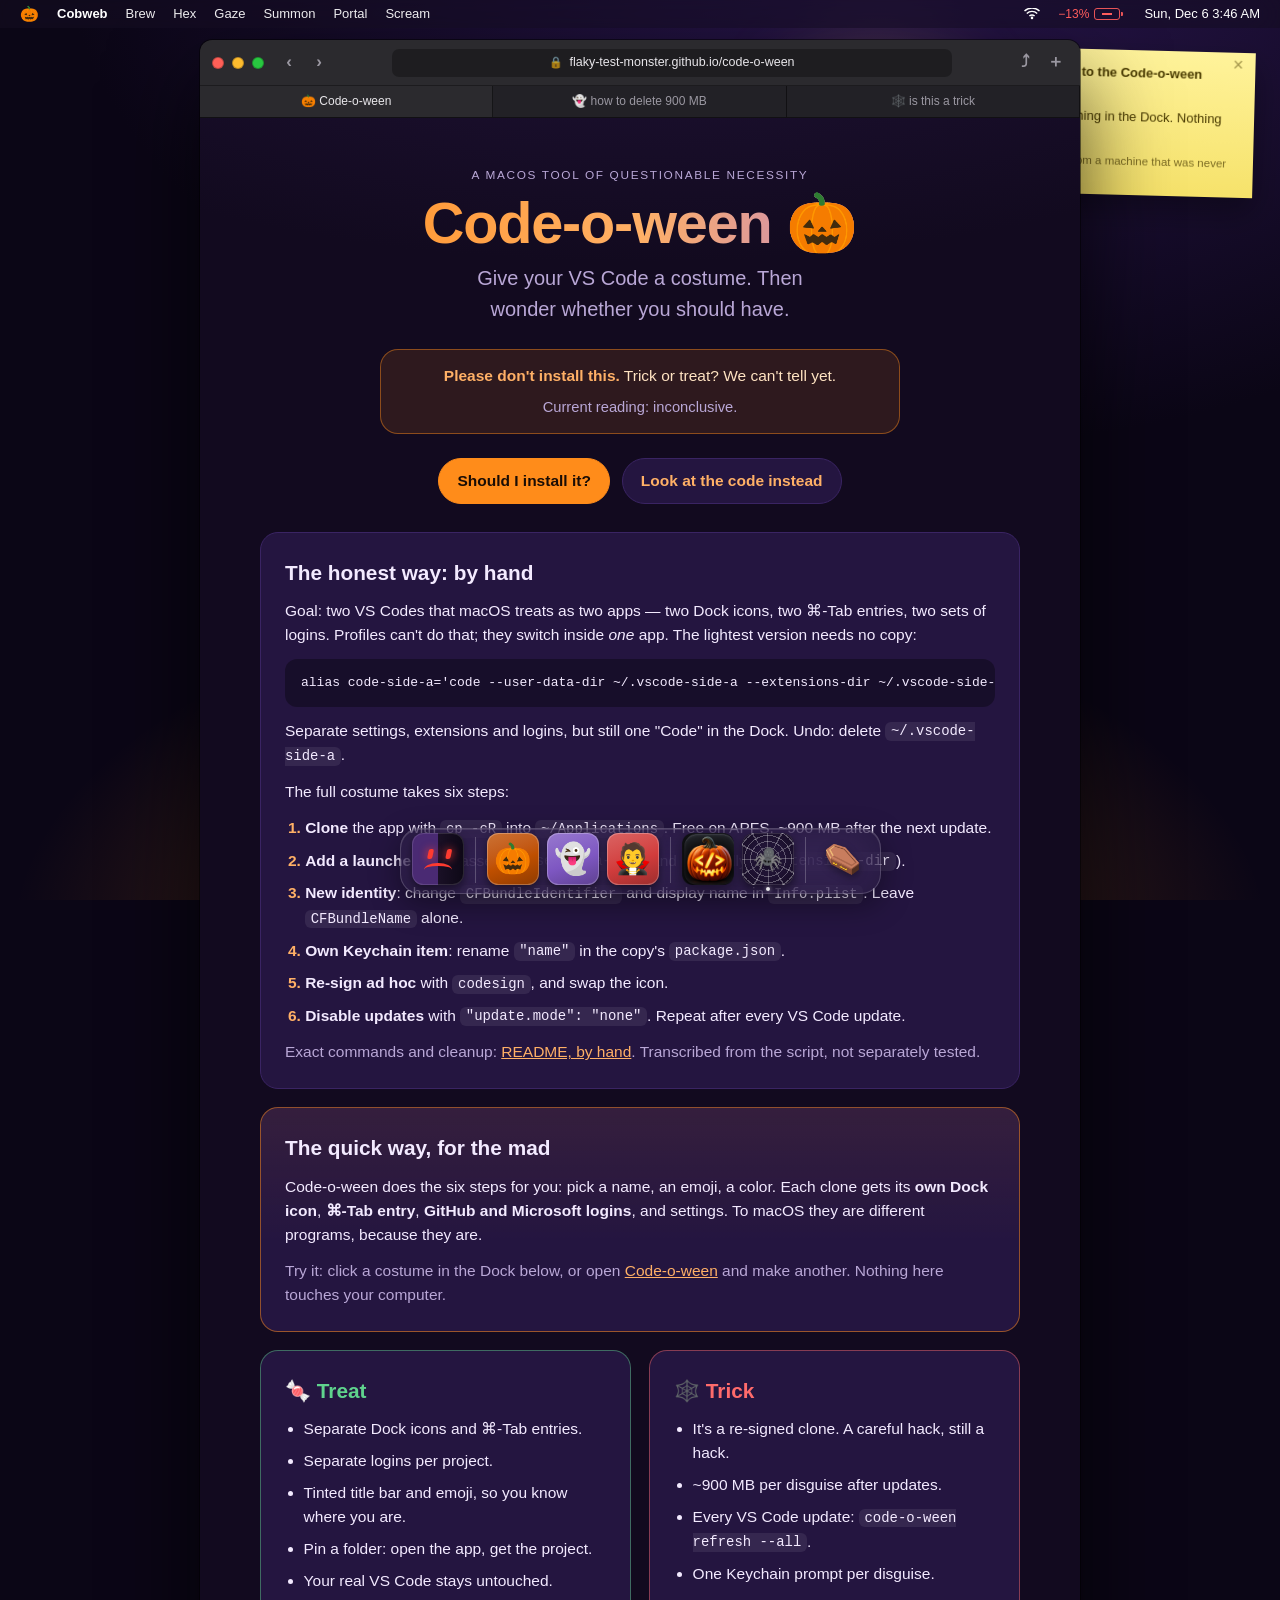
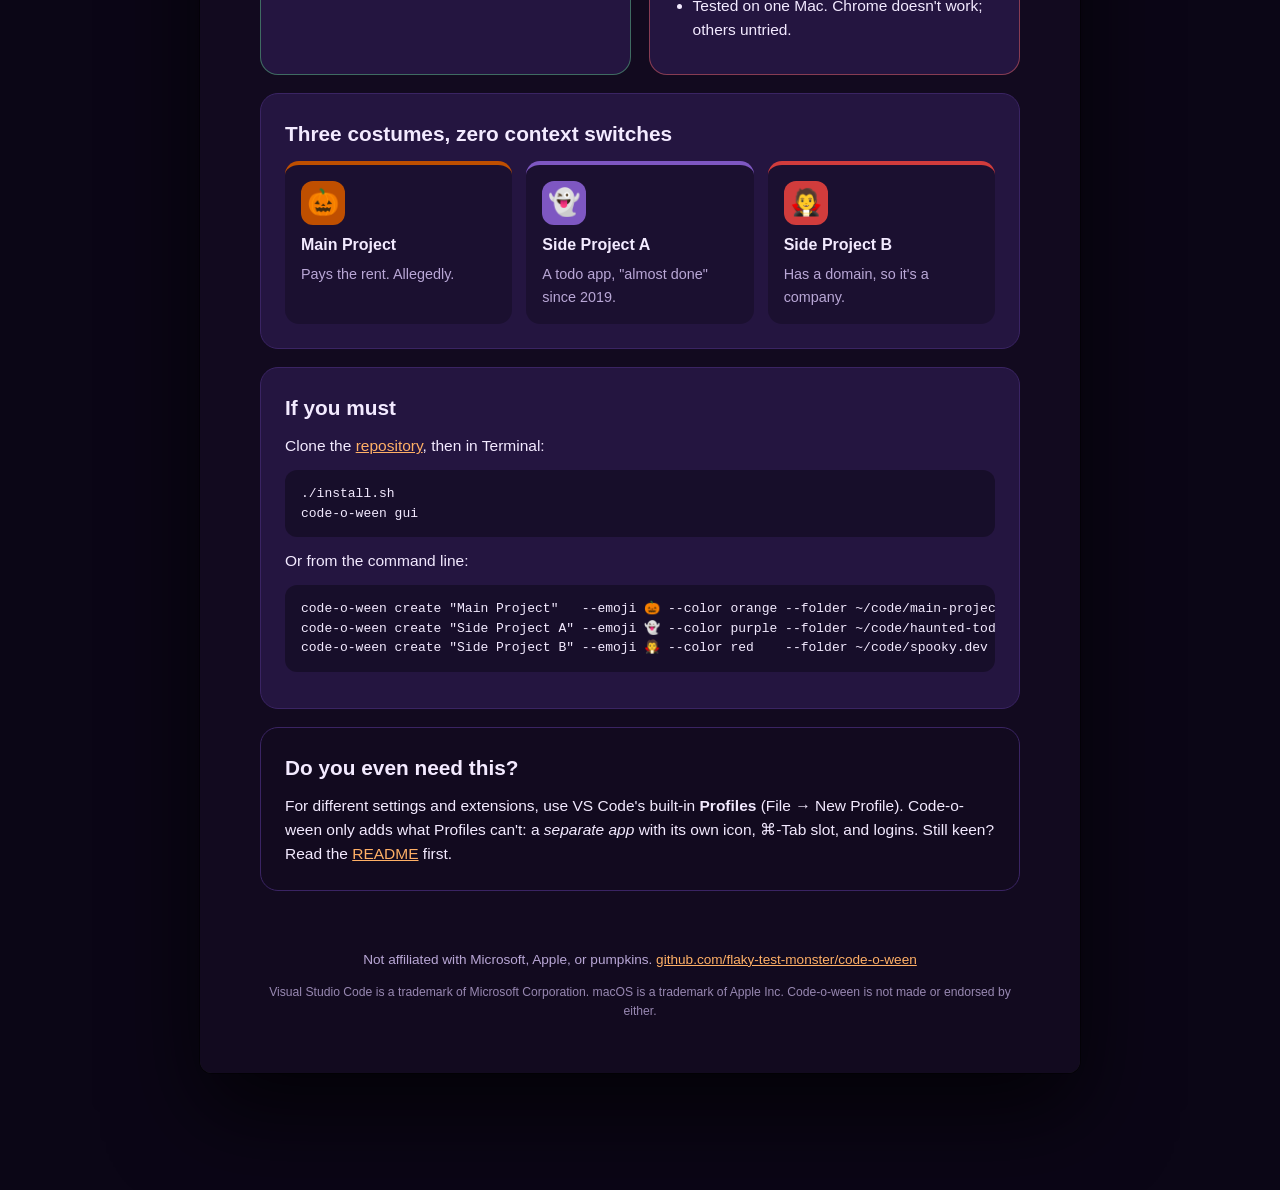
==== index.html @ 6cb32379 "Deploying to gh-pages from @ flaky-test-monster/code-o-ween@d1ace7b77bd77171c2daee318041f2efa1ac89e1" ====
<!doctype html>
<html lang="en" class="page-scroll">
<head>
  <meta charset="utf-8">
  <meta name="viewport" content="width=device-width, initial-scale=1">
  <title>Code-o-ween</title>
  <meta name="description" content="Turn VS Code into separate macOS apps: own Dock icon, ⌘-Tab entry, and logins per project.">
  <meta name="color-scheme" content="dark">
  <meta name="theme-color" content="#140e20">
  <link rel="canonical" href="https://flaky-test-monster.github.io/code-o-ween/">
  <meta property="og:title" content="Code-o-ween 🎃">
  <meta property="og:description" content="Give your VS Code a costume. Then wonder whether you should have.">
  <meta property="og:type" content="website">
  <meta property="og:url" content="https://flaky-test-monster.github.io/code-o-ween/">
  <meta property="og:site_name" content="Code-o-ween">
  <meta property="og:image" content="https://flaky-test-monster.github.io/code-o-ween/social.png">
  <meta property="og:image:width" content="1200">
  <meta property="og:image:height" content="630">
  <meta property="og:image:alt" content="Code-o-ween: a spooky fake Mac desktop with a browser window and a Dock of costumed VS Code icons">
  <meta name="twitter:card" content="summary_large_image">
  <link rel="apple-touch-icon" href="code-o-ween.png">
  <link rel="icon" href="code-o-ween.png">
  <link rel="stylesheet" href="style.css">
  <!-- Page-view counts (GoatCounter: no cookies, no personal data). -->
  <script data-goatcounter="https://kertal.goatcounter.com/count"
          async src="https://gc.zgo.at/count.js"></script>
</head>
<body>

<!-- ─────────────────────────── The desktop ─────────────────────────── -->
<div class="desktop" id="desktop">

  <div class="sky" aria-hidden="true">
    <span class="moon"></span>
    <span class="bat">🦇</span><span class="bat">🦇</span><span class="bat">🦇</span>
  </div>

  <!-- Menu bar -->
  <div class="menubar" aria-hidden="true">
    <ul class="menubar-left">
      <li class="menubar-logo">🎃</li>
      <li class="menubar-app" id="menubar-app">Haunter</li>
      <li class="menubar-item">Brew</li>
      <li class="menubar-item">Hex</li>
      <li class="menubar-item">Gaze</li>
      <li class="menubar-item">Summon</li>
      <li class="menubar-item">Portal</li>
      <li class="menubar-item">Scream</li>
    </ul>
    <ul class="menubar-right">
      <li class="menubar-glyph" title="Not connected. Nothing here phones home.">
        <svg viewBox="0 0 16 12" width="16" height="12"><path d="M8 11.2a1.3 1.3 0 1 1 0-2.6 1.3 1.3 0 0 1 0 2.6zM4.9 7.6a4.5 4.5 0 0 1 6.2 0l-1 1a3.1 3.1 0 0 0-4.2 0zM2.3 5a8.1 8.1 0 0 1 11.4 0l-1 1a6.7 6.7 0 0 0-9.4 0zM0 2.6A11.4 11.4 0 0 1 16 2.6l-1 1a10 10 0 0 0-14 0z" fill="currentColor"/></svg>
      </li>
      <li class="menubar-battery" title="Battery at −13%. It has been draining since 2019."><span class="battery-pct">−13%</span><span class="battery"><i></i></span></li>
      <li class="menubar-clock"><time id="clock" datetime="2026-10-31T23:59">Fri Oct 31  23:59</time></li>
    </ul>
  </div>

  <!-- A sticky note, because every desk has one nobody wrote -->
  <aside class="sticky" id="sticky" aria-label="Note">
    <button type="button" class="sticky-close" id="sticky-close" aria-label="Close note">×</button>
    <p><strong>Welcome to the Code-o-ween crypt.</strong></p>
    <p>Click anything in the Dock. Nothing installs.</p>
    <p class="sticky-small">— a note from a machine that was never alive</p>
  </aside>

  <!-- ─────────────────────────── Windows ─────────────────────────── -->
  <div class="windows" id="windows">

    <!-- Haunter, the file browser: ~/Applications/Code-o-ween -->
    <section class="window finder" data-app="finder" data-title="Haunter" hidden aria-label="Haunter — Code-o-ween">
      <div class="titlebar">
        <span class="lights"><button type="button" class="tl close" aria-label="Close"></button><button type="button" class="tl min" aria-label="Minimize"></button><button type="button" class="tl zoom" aria-label="Zoom"></button></span>
        <span class="title"><span class="title-icon" aria-hidden="true">📁</span>Code-o-ween</span>
      </div>
      <div class="finder-body">
        <nav class="finder-sidebar" aria-label="Haunts">
          <p class="finder-group">Haunts</p>
          <span class="finder-fav">🕯️ Recently Buried</span>
          <span class="finder-fav">⚰️ Apparitions</span>
          <span class="finder-fav active" aria-current="true">🎃 Code-o-ween</span>
          <span class="finder-fav">🪦 Graveyard</span>
          <span class="finder-fav">🕳️ The Pit</span>
          <p class="finder-group">Cursed</p>
          <span class="finder-fav">🕸️ node_modules</span>
        </nav>
        <div class="finder-main">
          <div class="finder-items" id="finder-items"></div>
          <p class="finder-hint">Each is a separately signed app from the same source. Click one to open it.</p>
        </div>
      </div>
      <div class="finder-pathbar">Haunted HD › Users › you › Applications › <strong>Code-o-ween</strong></div>
    </section>

    <!-- Code-o-ween itself: the SwiftUI manager -->
    <section class="window manager" data-app="code-o-ween" data-title="Code-o-ween" hidden aria-label="Code-o-ween">
      <div class="titlebar">
        <span class="lights"><button type="button" class="tl close" aria-label="Close"></button><button type="button" class="tl min" aria-label="Minimize"></button><button type="button" class="tl zoom" aria-label="Zoom"></button></span>
        <span class="title">Code-o-ween</span>
      </div>
      <div class="manager-body">
        <!-- The list, shown while there is something to list -->
        <div class="manager-list" id="manager-list">
          <div class="manager-list-head">
            <h2>Disguises</h2>
            <button type="button" class="icon-btn" id="reload-list" aria-label="Reload list" title="Reload list">⟳</button>
          </div>
          <ul class="instance-list" id="instance-list" aria-label="Disguises"></ul>
          <div class="manager-list-actions">
            <button type="button" class="mac-btn primary" id="add-more">＋ Add More…</button>
            <span class="spacer"></span>
            <button type="button" class="mac-btn" id="refresh-all">Refresh All</button>
          </div>
          <p class="status" id="list-status" aria-live="polite">Ready for trick or treat</p>
        </div>

        <!-- The create form, shown after "Add More…" (and by itself while there is nothing to list) -->
        <form class="manager-form" id="create-form" autocomplete="off" hidden>
          <div class="manager-form-head">
            <img src="code-o-ween.png" alt="" width="64" height="64">
            <div>
              <h2>Dress up your editor</h2>
              <p>A costume, its own Dock icon, and its own settings.</p>
            </div>
          </div>

          <div class="grouped">
            <label class="row"><span>App</span>
              <select id="f-app">
                <option>Visual Studio Code</option>
                <option>VS Code Insiders</option>
                <option>VSCodium</option>
                <option>Other app…</option>
              </select>
            </label>
            <label class="row"><span>Name</span><input id="f-name" type="text" placeholder="Side Project C" maxlength="40"></label>
            <label class="row"><span>Costume</span>
              <select id="f-costume">
                <option value="Custom" data-emoji="" data-color="">Custom</option>
                <option value="Pumpkin" data-emoji="🎃" data-color="#BF4F00">🎃  Pumpkin</option>
                <option value="Ghost" data-emoji="👻" data-color="#7E57C2">👻  Ghost</option>
                <option value="Vampire" data-emoji="🧛" data-color="#D13C3C">🧛  Vampire</option>
                <option value="Witch" data-emoji="🧙" data-color="#1E8255">🧙  Witch</option>
                <option value="Spider" data-emoji="🕷️" data-color="#007F88">🕷️  Spider</option>
                <option value="Skeleton" data-emoji="💀" data-color="#D33682">💀  Skeleton</option>
              </select>
            </label>
            <label class="row"><span>Icon</span>
              <select id="f-icon"><option>Emoji</option><option>Default</option><option>Image</option></select>
            </label>
            <div class="row emoji-row" id="emoji-row">
              <span>Emoji</span>
              <span class="emoji-picker">
                <span class="emoji-picker-head">
                  <input id="f-emoji" type="text" value="🎃" aria-label="Emoji" maxlength="4" class="emoji-field">
                  <button type="button" class="mac-btn small" id="f-more-emoji" title="Pick any emoji from the system palette">More…</button>
                </span>
                <span class="emoji-grid" id="emoji-grid" role="radiogroup" aria-label="Suggested emoji"></span>
              </span>
            </div>
            <div class="row color-row"><span>Color</span>
              <span class="swatches" id="swatches" role="radiogroup" aria-label="Color"></span>
            </div>
            <div class="row"><label for="f-folder">Project folder</label>
              <span class="row-controls">
                <input id="f-folder" type="text" placeholder="Optional: opens when launched">
                <button type="button" class="mac-btn small" id="f-choose">Choose…</button>
              </span>
            </div>
            <label class="row toggle-row"><span>Tint the VS Code window with this color</span><input type="checkbox" id="f-tint" class="switch" checked></label>
            <label class="row toggle-row"><span>Use a separate extension directory</span><input type="checkbox" id="f-ext" class="switch"></label>
          </div>

          <div class="manager-form-actions">
            <button type="button" class="mac-btn" id="cancel-create">Cancel</button>
            <span class="spacer"></span>
            <button type="submit" class="mac-btn primary" id="create">Disguise VS Code</button>
          </div>
          <p class="status" id="status" aria-live="polite">Ready. This is a web page; nothing touches your computer.</p>
        </form>
      </div>
    </section>

    <!-- The browser: the old landing page, now a web page inside the desktop. Not a landmark: its <main> is the page's. -->
    <div class="window browser" data-app="browser" data-title="Cobweb">
      <div class="titlebar browser-chrome">
        <span class="lights"><button type="button" class="tl close" aria-label="Close"></button><button type="button" class="tl min" aria-label="Minimize"></button><button type="button" class="tl zoom" aria-label="Zoom"></button></span>
        <span class="nav" aria-hidden="true"><i>‹</i><i>›</i></span>
        <span class="address" aria-hidden="true"><span class="lock">🔒</span><span class="host">flaky-test-monster.github.io/code-o-ween</span></span>
        <span class="nav" aria-hidden="true"><i>⤴</i><i>＋</i></span>
      </div>
      <div class="browser-tabs" aria-hidden="true"><span class="tab active">🎃 Code-o-ween</span><span class="tab">👻 how to delete 900 MB</span><span class="tab">🕸️ is this a trick</span></div>

      <div class="web" id="web">
        <header class="web-hero">
          <p class="eyebrow">A macOS tool of questionable necessity</p>
          <h1>Code-o-ween <span aria-hidden="true">🎃</span></h1>
          <p class="tagline">Give your VS Code a costume. Then wonder whether you should have.</p>

          <div class="warning" role="note">
            <strong>Please don't install this.</strong>
            Trick or treat? We can't tell yet.
            <span class="verdict" id="verdict" aria-live="polite">Current reading: inconclusive.</span>
          </div>

          <div class="actions">
            <button type="button" class="btn primary" id="ask">Should I install it?</button>
            <a class="btn" href="https://github.com/flaky-test-monster/code-o-ween" rel="noopener" target="_blank">Look at the code instead</a>
          </div>
        </header>

        <main>
          <section class="card" id="by-hand">
            <h2>The honest way: by hand</h2>
            <p>
              Goal: two VS Codes that macOS treats as two apps — two Dock icons, two ⌘-Tab entries, two sets of
              logins. Profiles can't do that; they switch inside <em>one</em> app. The lightest version needs no copy:
            </p>
            <pre tabindex="0"><code>alias code-side-a='code --user-data-dir ~/.vscode-side-a --extensions-dir ~/.vscode-side-a/extensions'</code></pre>
            <p>Separate settings, extensions and logins, but still one "Code" in the Dock. Undo: delete <code>~/.vscode-side-a</code>.</p>
            <p>The full costume takes six steps:</p>
            <ol class="steps">
              <li><strong>Clone</strong> the app with <code>cp -cR</code> into <code>~/Applications</code>. Free on APFS, ~900&nbsp;MB after the next update.</li>
              <li><strong>Add a launcher</strong> that passes <code>--user-data-dir</code> (and optionally <code>--extensions-dir</code>).</li>
              <li><strong>New identity</strong>: change <code>CFBundleIdentifier</code> and display name in <code>Info.plist</code>. Leave <code>CFBundleName</code> alone.</li>
              <li><strong>Own Keychain item</strong>: rename <code>"name"</code> in the copy's <code>package.json</code>.</li>
              <li><strong>Re-sign ad hoc</strong> with <code>codesign</code>, and swap the icon.</li>
              <li><strong>Disable updates</strong> with <code>"update.mode": "none"</code>. Repeat after every VS Code update.</li>
            </ol>
            <p class="muted">
              Exact commands and cleanup:
              <a href="https://github.com/flaky-test-monster/code-o-ween#love-the-idea-but-afraid-very-afraid-to-run-it" rel="noopener" target="_blank">README, by hand</a>.
              Transcribed from the script, not separately tested.
            </p>
          </section>

          <section class="card quick">
            <h2>The quick way, for the mad</h2>
            <p>
              Code-o-ween does the six steps for you: pick a name, an emoji, a color. Each clone gets its
              <strong>own Dock icon</strong>, <strong>⌘-Tab entry</strong>, <strong>GitHub and Microsoft logins</strong>,
              and settings. To macOS they are different programs, because they are.
            </p>
            <p class="muted">
              Try it: click a costume in the Dock below, or open
              <button type="button" class="link-btn" data-open="code-o-ween">Code-o-ween</button> and make another. Nothing here touches your computer.
            </p>
          </section>

          <section class="columns">
            <div class="card treat">
              <h2><span aria-hidden="true">🍬</span> Treat</h2>
              <ul>
                <li>Separate Dock icons and ⌘-Tab entries.</li>
                <li>Separate logins per project.</li>
                <li>Tinted title bar and emoji, so you know where you are.</li>
                <li>Pin a folder: open the app, get the project.</li>
                <li>Your real VS Code stays untouched.</li>
              </ul>
            </div>
            <div class="card trick">
              <h2><span aria-hidden="true">🕸️</span> Trick</h2>
              <ul>
                <li>It's a re-signed clone. A careful hack, still a hack.</li>
                <li>~900&nbsp;MB per disguise after updates.</li>
                <li>Every VS Code update: <code>code-o-ween refresh --all</code>.</li>
                <li>One Keychain prompt per disguise.</li>
                <li>Tested on one Mac. Chrome doesn't work; others untried.</li>
              </ul>
            </div>
          </section>

          <section class="card">
            <h2>Three costumes, zero context switches</h2>
            <div class="trio">
              <div class="trio-item" style="--tile:#BF4F00">
                <span class="trio-icon" aria-hidden="true">🎃</span>
                <h3>Main Project</h3>
                <p>Pays the rent. Allegedly.</p>
              </div>
              <div class="trio-item" style="--tile:#7E57C2">
                <span class="trio-icon" aria-hidden="true">👻</span>
                <h3>Side Project A</h3>
                <p>A todo app, "almost done" since 2019.</p>
              </div>
              <div class="trio-item" style="--tile:#D13C3C">
                <span class="trio-icon" aria-hidden="true">🧛</span>
                <h3>Side Project B</h3>
                <p>Has a domain, so it's a company.</p>
              </div>
            </div>
          </section>

          <section class="card">
            <h2>If you must</h2>
            <p>Clone the <a href="https://github.com/flaky-test-monster/code-o-ween" rel="noopener" target="_blank">repository</a>, then in Terminal:</p>
            <pre tabindex="0"><code>./install.sh
code-o-ween gui</code></pre>
            <p>Or from the command line:</p>
            <pre tabindex="0"><code>code-o-ween create "Main Project"   --emoji 🎃 --color orange --folder ~/code/main-project
code-o-ween create "Side Project A" --emoji 👻 --color purple --folder ~/code/haunted-todo
code-o-ween create "Side Project B" --emoji 🧛 --color red    --folder ~/code/spooky.dev</code></pre>
          </section>

          <section class="card plain">
            <h2>Do you even need this?</h2>
            <p>
              For different settings and extensions, use VS Code's built-in <strong>Profiles</strong>
              (File → New Profile). Code-o-ween only adds what Profiles can't: a <em>separate app</em> with its own
              icon, ⌘-Tab slot, and logins. Still keen? Read the
              <a href="https://github.com/flaky-test-monster/code-o-ween#readme" rel="noopener" target="_blank">README</a> first.
            </p>
          </section>
        </main>

        <footer class="web-footer">
          <p>
            Not affiliated with Microsoft, Apple, or pumpkins.
            <a href="https://github.com/flaky-test-monster/code-o-ween" rel="noopener" target="_blank">github.com/flaky-test-monster/code-o-ween</a>
          </p>
          <p class="legal">Visual Studio Code is a trademark of Microsoft Corporation. macOS is a trademark of Apple Inc. Code-o-ween is not made or endorsed by either.</p>
        </footer>
      </div>
    </div>

  </div>

  <!-- ─────────────────────────── The Dock ─────────────────────────── -->
  <nav class="dock-wrap" aria-label="Dock">
    <div class="dock" id="dock" role="toolbar">
      <button type="button" class="dock-item" data-app="finder" aria-label="Haunter — file browser">
        <span class="icon finder-icon" aria-hidden="true"><i class="face"></i></span>
        <span class="dock-label">Haunter</span><span class="dock-dot"></span>
      </button>
      <span class="dock-sep" aria-hidden="true"></span>
      <!-- Disguised VS Codes are inserted here by script.js -->
      <span class="dock-sep" aria-hidden="true" id="dock-sep-apps"></span>
      <button type="button" class="dock-item" data-app="code-o-ween" aria-label="Code-o-ween">
        <span class="icon app-icon" aria-hidden="true"><img src="code-o-ween.png" alt="" width="52" height="52"></span>
        <span class="dock-label">Code-o-ween</span><span class="dock-dot"></span>
      </button>
      <button type="button" class="dock-item" data-app="browser" aria-label="Cobweb — web browser">
        <span class="icon browser-icon" aria-hidden="true"><i class="spider">🕷️</i></span>
        <span class="dock-label">Cobweb</span><span class="dock-dot"></span>
      </button>
      <span class="dock-sep" aria-hidden="true"></span>
      <button type="button" class="dock-item" data-app="trash" aria-label="Crypt">
        <span class="icon trash-icon" aria-hidden="true">⚰️</span>
        <span class="dock-label">Crypt (900 MB per costume)</span><span class="dock-dot"></span>
      </button>
    </div>
  </nav>

</div>

<!-- What the coffin is hiding: a stop error from an operating system that is not the one you are using -->
<div class="bsod" id="bsod" role="alertdialog" aria-modal="true" aria-labelledby="bsod-title" aria-describedby="bsod-body" hidden>
  <div class="bsod-screen">
    <p class="bsod-title" id="bsod-title"><span>Windoze</span></p>
    <div id="bsod-body">
      <p>Fatal exception 0E: this OS was caught disguised as another OS.</p>
      <p>It was never a Mac. Just a web page in costume.</p>
      <p>*&nbsp; Press any key to unsee this.</p>
      <p class="bsod-code">STOP: 0x0000DEAD IDENTITY_CRISIS</p>
    </div>
    <p class="bsod-actions">
      <button class="bsod-back" id="bsod-back" type="button">Go back to the totally real Mac</button>
    </p>
  </div>
</div>

<script src="script.js" defer></script>
</body>
</html>
---- style.css ----
/* Code-o-ween's GitHub Pages site: a Mac desktop that isn't one.
   Layout: a full-viewport .desktop holds the menu bar, one window at a time, and the Dock.
   The old landing page lives on inside the browser window (.web). */

:root {
  --menubar-h: 28px;
  --dock-h: 100px;

  --wall-1: #0b0616;
  --wall-2: #2a1650;
  --wall-3: #7a2a2e;
  --wall-glow: #ff8c1a;

  --chrome: #2b2a2e;
  --chrome-text: #e8e6ea;
  --chrome-muted: #9a97a1;
  --chrome-edge: rgba(255, 255, 255, 0.1);
  --content: #1e1e1e;
  --content-2: #252526;
  --content-3: #2d2d2d;
  --text: #e6e6e6;
  --muted: #a7a7a7;
  --accent: #bf4f00;
  --accent-2: #ff8c1a;
  --focus: #ff8c1a;

  --radius: 12px;
  --shadow: 0 30px 70px rgba(0, 0, 0, 0.55), 0 0 0 1px rgba(0, 0, 0, 0.4);
  --mono: ui-monospace, SFMono-Regular, Menlo, Consolas, monospace;
  --sans: -apple-system, BlinkMacSystemFont, "SF Pro Text", "Segoe UI", Roboto, Helvetica, Arial, sans-serif;
}

* { box-sizing: border-box; }
html, body { margin: 0; height: 100%; }
body {
  font: 14px/1.45 var(--sans);
  color: var(--text);
  background: var(--wall-1);
  overflow: hidden;
  -webkit-font-smoothing: antialiased;
}
button { font: inherit; }
[hidden] { display: none !important; }
button:focus-visible, input:focus-visible, select:focus-visible, [tabindex]:focus-visible {
  outline: 2px solid var(--focus);
  outline-offset: 2px;
}

/* ─────────────── Desktop & wallpaper ─────────────── */
.desktop {
  position: fixed;
  inset: 0;
  overflow: hidden;
  background:
    radial-gradient(900px 500px at 50% 105%, rgba(255, 140, 26, 0.35) 0%, rgba(255, 140, 26, 0) 70%),
    radial-gradient(1400px 900px at 70% -10%, var(--wall-2) 0%, var(--wall-1) 60%),
    linear-gradient(180deg, var(--wall-1) 0%, var(--wall-2) 55%, var(--wall-3) 100%);
}

.sky { position: absolute; inset: 0; pointer-events: none; overflow: hidden; }
.moon {
  position: absolute;
  top: 9vh; right: 26vw;
  width: 140px; height: 140px;
  border-radius: 50%;
  background: radial-gradient(circle at 35% 35%, #fff4d6 0%, #ffd27a 45%, #e0a84a 100%);
  box-shadow: 0 0 80px 30px rgba(255, 210, 120, 0.28), inset -22px -14px 0 rgba(170, 110, 40, 0.25);
}
.bat {
  position: absolute;
  font-size: 1.6rem;
  opacity: 0.6;
  animation: flap 28s linear infinite;
}
.bat:nth-child(2) { top: 18vh; left: -6vw; animation-duration: 34s; }
.bat:nth-child(3) { top: 30vh; left: -6vw; animation-duration: 26s; animation-delay: -12s; font-size: 1.1rem; }
.bat:nth-child(4) { top: 12vh; left: -6vw; animation-duration: 40s; animation-delay: -25s; font-size: 2rem; }
@keyframes flap {
  0%   { transform: translate(0, 0) rotate(-8deg); }
  25%  { transform: translate(30vw, -6vh) rotate(6deg); }
  50%  { transform: translate(60vw, 2vh) rotate(-6deg); }
  75%  { transform: translate(85vw, -4vh) rotate(8deg); }
  100% { transform: translate(112vw, 0) rotate(-8deg); }
}

/* ─────────────── Menu bar ─────────────── */
.menubar {
  position: absolute;
  top: 0; left: 0; right: 0;
  height: var(--menubar-h);
  display: flex;
  justify-content: space-between;
  align-items: center;
  padding: 0 12px;
  background: rgba(20, 14, 32, 0.6);
  backdrop-filter: blur(20px) saturate(1.4);
  -webkit-backdrop-filter: blur(20px) saturate(1.4);
  color: #fff;
  font-size: 13px;
  z-index: 1000;
  user-select: none;
}
.menubar ul { list-style: none; margin: 0; padding: 0; display: flex; align-items: center; gap: 2px; }
.menubar li { padding: 0 8px; line-height: var(--menubar-h); white-space: nowrap; }
.menubar-logo { font-size: 15px; padding-right: 4px; }
.menubar-app { font-weight: 700; }
.menubar-item { opacity: 0.92; }
.menubar-right { gap: 6px; }
.menubar-glyph { display: inline-flex; align-items: center; padding: 0 4px; }
/* The battery is below zero. It has been draining since 2019. */
.menubar-battery { display: inline-flex; align-items: center; gap: 5px; padding: 0 4px; color: #ff5c5c; }
.battery-pct { font-size: 12px; font-variant-numeric: tabular-nums; }
.battery { position: relative; width: 26px; height: 12px; border: 1.5px solid rgba(255, 92, 92, 0.9); border-radius: 3px; padding: 0; margin: 0 6px 0 0; }
.battery::after { content: ""; position: absolute; right: -4px; top: 3px; width: 2px; height: 4px; background: rgba(255, 92, 92, 0.9); border-radius: 0 1px 1px 0; }
.battery i { position: absolute; left: 1.5px; top: 1.5px; bottom: 1.5px; width: 0; background: #ff5c5c; border-radius: 1px; }
.battery::before { content: ""; position: absolute; left: 50%; top: 50%; width: 10px; height: 1.5px; margin: -0.75px 0 0 -5px; background: #ff5c5c; }
.menubar-clock { font-variant-numeric: tabular-nums; }
@media (max-width: 720px) {
  .menubar-item, .menubar-glyph, .menubar-battery { display: none; }
}

/* ─────────────── Stickies ─────────────── */
.sticky {
  position: absolute;
  top: calc(var(--menubar-h) + 22px);
  right: 26px;
  width: 250px;
  padding: 14px 16px 10px;
  background: linear-gradient(180deg, #fff39b, #f6e26a);
  color: #4a3b00;
  font-size: 13px;
  line-height: 1.4;
  box-shadow: 0 14px 30px rgba(0, 0, 0, 0.35);
  transform: rotate(1.5deg);
  z-index: 5;
}
.sticky p { margin: 0 0 8px; }
.sticky-small { font-size: 11.5px; opacity: 0.7; margin-bottom: 0 !important; }
.sticky-close {
  position: absolute; top: 2px; right: 6px;
  border: 0; background: transparent; color: inherit;
  font-size: 18px; line-height: 1; cursor: pointer; opacity: 0.5;
}
.sticky-close:hover { opacity: 1; }
@media (max-width: 720px) { .sticky { display: none; } }

/* ─────────────── Windows ─────────────── */
.windows { position: absolute; inset: var(--menubar-h) 0 var(--dock-h) 0; }

.window {
  position: absolute;
  display: flex;
  flex-direction: column;
  min-width: 320px;
  min-height: 200px;
  border-radius: var(--radius);
  background: var(--content);
  color: var(--text);
  box-shadow: var(--shadow);
  overflow: hidden;
  opacity: 0.985;
  transition: transform 0.22s cubic-bezier(0.2, 0.8, 0.2, 1), opacity 0.22s ease;
}
.window.focused { opacity: 1; box-shadow: 0 40px 90px rgba(0, 0, 0, 0.7), 0 0 0 1px rgba(0, 0, 0, 0.5); }
.window:not(.focused) .titlebar { filter: saturate(0.6) brightness(0.85); }
.window.opening { animation: open 0.26s cubic-bezier(0.2, 0.8, 0.2, 1); }
@keyframes open { from { transform: scale(0.92) translateY(14px); opacity: 0; } to { transform: none; opacity: 1; } }
.window.minimizing { transform: translateY(60vh) scale(0.15); opacity: 0; transition-duration: 0.32s; }
.window.maximized { border-radius: 0; }

.titlebar {
  display: flex;
  align-items: center;
  gap: 10px;
  flex: 0 0 auto;
  height: 38px;
  padding: 0 12px;
  background: var(--chrome);
  color: var(--chrome-text);
  font-size: 13px;
  font-weight: 600;
  cursor: default;
  user-select: none;
  border-bottom: 1px solid rgba(0, 0, 0, 0.35);
}
.title { flex: 1; text-align: center; white-space: nowrap; overflow: hidden; text-overflow: ellipsis; opacity: 0.95; }
.title-icon { margin-right: 6px; }
.lights { display: inline-flex; gap: 8px; }
.tl {
  width: 12px; height: 12px; border-radius: 50%;
  border: 1px solid rgba(0, 0, 0, 0.25);
  padding: 0; cursor: pointer;
  position: relative;
}
.tl.close { background: #ff5f57; }
.tl.min { background: #febc2e; }
.tl.zoom { background: #28c840; }
.window:not(.focused) .tl { background: #4d4b52; }
.tl::after {
  content: ""; position: absolute; inset: 0; opacity: 0; font-size: 9px; line-height: 10px; text-align: center; color: rgba(0, 0, 0, 0.6); font-weight: 900;
}
.lights:hover .tl.close::after { content: "×"; opacity: 1; }
.lights:hover .tl.min::after { content: "–"; opacity: 1; }
.lights:hover .tl.zoom::after { content: "+"; opacity: 1; font-size: 10px; }

/* On phones every window fills the screen. */
@media (max-width: 720px) {
  .window { inset: 0 !important; width: auto !important; height: auto !important; border-radius: 0; min-width: 0; }
  .window.opening { animation-name: open-mobile; }
  @keyframes open-mobile { from { opacity: 0; transform: translateY(20px); } to { opacity: 1; transform: none; } }
}

/* While the browser is on screen, the page it shows scrolls with the document (html.page-scroll):
   the window grows to fit its content, and its chrome sticks under the menu bar. */
html.page-scroll, html.page-scroll body { height: auto; }
html.page-scroll body { overflow: visible; overflow-x: hidden; }
html.page-scroll .desktop { position: relative; min-height: 100vh; overflow: visible; background-attachment: fixed; }
html.page-scroll .sky, html.page-scroll .menubar, html.page-scroll .dock-wrap { position: fixed; }
html.page-scroll .sticky { position: fixed; }
html.page-scroll .windows { position: relative; inset: auto; padding: calc(var(--menubar-h) + 12px) 0 calc(var(--dock-h) + 24px); }
html.page-scroll .window.browser { position: relative; left: auto !important; top: auto !important; height: auto !important; margin: 0 auto; max-width: calc(100% - 24px); overflow: clip; }
html.page-scroll .browser-chrome { position: sticky; top: var(--menubar-h); z-index: 2; border-radius: var(--radius) var(--radius) 0 0; }
html.page-scroll .browser-tabs { position: sticky; top: calc(var(--menubar-h) + 46px); z-index: 2; }
html.page-scroll .web { flex: none; overflow: visible; }
html.page-scroll .web [id] { scroll-margin-top: calc(var(--menubar-h) + 90px); }
html.page-scroll .window.browser.maximized { max-width: none; border-radius: 0; }
html.page-scroll .window.browser.maximized .browser-chrome { border-radius: 0; }
@media (max-width: 720px) {
  html.page-scroll .windows { padding: var(--menubar-h) 0 var(--dock-h); }
  html.page-scroll .window.browser { max-width: none; }
  html.page-scroll .browser-chrome { border-radius: 0; }
}

/* ─────────────── Finder window ─────────────── */
.finder-body { display: grid; grid-template-columns: 170px 1fr; flex: 1; min-height: 0; }
.finder-sidebar {
  background: rgba(40, 38, 46, 0.9);
  padding: 10px 8px;
  display: flex; flex-direction: column; gap: 2px;
  font-size: 12.5px;
  border-right: 1px solid rgba(0, 0, 0, 0.35);
}
.finder-group { margin: 8px 8px 4px; font-size: 11px; color: var(--chrome-muted); text-transform: uppercase; letter-spacing: 0.04em; }
.finder-fav { display: block; padding: 4px 8px; border-radius: 6px; color: var(--chrome-text); opacity: 0.85; }
.finder-fav.active { background: rgba(255, 255, 255, 0.14); opacity: 1; }
.finder-main { display: flex; flex-direction: column; min-height: 0; background: var(--content-2); }
.finder-items { display: flex; flex-wrap: wrap; gap: 8px 4px; padding: 18px 16px; align-content: start; overflow: auto; flex: 1; }
.finder-item {
  width: 112px; padding: 10px 6px; border: 0; background: transparent; color: var(--text);
  display: grid; justify-items: center; gap: 8px; border-radius: 8px; cursor: pointer;
  font-size: 12px; text-align: center; line-height: 1.25;
}
.finder-item:hover { background: rgba(255, 255, 255, 0.07); }
.finder-item .tile { width: 56px; height: 56px; font-size: 32px; }
.finder-item img { width: 56px; height: 56px; }
.finder-hint { margin: 0; padding: 8px 16px 12px; font-size: 12px; color: var(--muted); }
.finder-pathbar { flex: 0 0 auto; padding: 6px 12px; font-size: 12px; color: var(--muted); background: var(--content-3); border-top: 1px solid rgba(0, 0, 0, 0.35); }
.finder-pathbar strong { color: var(--text); }
@media (max-width: 720px) { .finder-body { grid-template-columns: 1fr; } .finder-sidebar { display: none; } }

/* A costume tile: a rounded square in the disguise's color with the emoji on it. */
.tile {
  display: inline-grid; place-items: center;
  width: 44px; height: 44px; border-radius: 22%;
  background: linear-gradient(160deg, color-mix(in srgb, var(--tile) 80%, white) 0%, var(--tile) 55%, color-mix(in srgb, var(--tile) 75%, black) 100%);
  box-shadow: inset 0 0 0 1px rgba(255, 255, 255, 0.22), 0 2px 6px rgba(0, 0, 0, 0.35);
  font-size: 26px;
  line-height: 1;
}

/* ─────────────── Code-o-ween manager (SwiftUI, in costume) ─────────────── */
/* One view at a time, like the real window: the list, or the create form after "Add More…". */
.manager { background: #262528; }
.manager-body { display: flex; flex-direction: column; flex: 1; min-height: 0; }
.manager-list { display: flex; flex-direction: column; flex: 1; min-height: 0; }
.manager-list-head { display: flex; align-items: center; justify-content: space-between; padding: 16px 16px 10px; }
.manager-list-head h2, .manager-form-head h2 { margin: 0; font-size: 17px; font-weight: 600; }
.manager-list-head h2 { font-size: 20px; }
.icon-btn { border: 0; background: transparent; color: var(--accent-2); font-size: 16px; cursor: pointer; padding: 2px 6px; border-radius: 6px; }
.icon-btn:hover { background: rgba(255, 255, 255, 0.08); }
.instance-list { list-style: none; margin: 0; padding: 0 8px; flex: 1; overflow: auto; min-height: 0; }
.instance-row {
  display: grid; grid-template-columns: 36px 1fr auto; gap: 12px; align-items: center;
  padding: 7px 8px; border-radius: 8px; cursor: default;
}
.instance-row:hover { background: rgba(255, 255, 255, 0.05); }
.instance-row .tile { width: 36px; height: 36px; font-size: 20px; }
.instance-text { min-width: 0; }
.instance-row b { display: block; font-weight: 500; font-size: 13px; white-space: nowrap; overflow: hidden; text-overflow: ellipsis; }
.instance-row small { display: block; font-size: 11.5px; color: var(--muted); white-space: nowrap; overflow: hidden; text-overflow: ellipsis; }
.row-actions { display: flex; gap: 6px; flex: none; }
.manager-list-actions { display: flex; gap: 8px; align-items: center; padding: 14px 16px 6px; }
.manager-list .status { padding: 4px 16px 14px; }
.spacer { flex: 1; }

.mac-btn {
  appearance: none;
  border: 1px solid rgba(255, 255, 255, 0.14);
  background: linear-gradient(180deg, #5a585f, #4a484f);
  color: #fff;
  padding: 4px 12px;
  border-radius: 6px;
  font-size: 13px;
  cursor: pointer;
  box-shadow: 0 1px 1px rgba(0, 0, 0, 0.3);
}
.mac-btn:hover { background: linear-gradient(180deg, #65636a, #55535a); }
.mac-btn:active { background: #3f3d44; }
.mac-btn:disabled { opacity: 0.4; cursor: default; }
.mac-btn.primary { background: linear-gradient(180deg, #ff8c1a, var(--accent)); border-color: rgba(0, 0, 0, 0.3); font-weight: 600; }
.mac-btn.primary:hover { background: linear-gradient(180deg, #ffa040, #f06a0a); }
.mac-btn.small { padding: 3px 10px; font-size: 12px; }
.mac-btn.destructive { color: #ff8a80; }

.manager-form { display: flex; flex-direction: column; gap: 16px; padding: 22px 24px; overflow: auto; min-height: 0; margin: 0; }
.manager-form-head { display: flex; gap: 14px; align-items: center; }
.manager-form-head img { width: 64px; height: 64px; border-radius: 14px; flex: none; }
.manager-form-head p { margin: 4px 0 0; color: var(--muted); font-size: 13px; }

.grouped { background: #2f2e33; border: 1px solid rgba(255, 255, 255, 0.07); border-radius: 10px; overflow: hidden; }
.row {
  display: flex; align-items: center; gap: 14px;
  padding: 9px 14px; min-height: 42px;
  border-bottom: 1px solid rgba(255, 255, 255, 0.06);
  font-size: 13px;
}
.row:last-child { border-bottom: 0; }
.row > span:first-child, .row > label:first-child { flex: 0 0 110px; color: var(--chrome-text); }
.toggle-row > span:first-child { flex: 1; }
.row-controls { display: flex; gap: 8px; flex: 1; align-items: center; min-width: 0; }
.row select, .row input[type="text"] {
  flex: 1; min-width: 0;
  font: inherit; font-size: 13px;
  color: #fff;
  background: #3b3a40;
  border: 1px solid rgba(255, 255, 255, 0.12);
  border-radius: 6px;
  padding: 4px 8px;
  height: 26px;
}
.row select { appearance: none; -webkit-appearance: none; padding-right: 26px; background-image: linear-gradient(45deg, transparent 50%, #fff 50%), linear-gradient(135deg, #fff 50%, transparent 50%); background-position: calc(100% - 13px) 11px, calc(100% - 9px) 11px; background-size: 4px 4px; background-repeat: no-repeat; cursor: pointer; }
.row input::placeholder { color: #8d8b93; }

/* The emoji picker: a field for any emoji, the system palette button, and a grid of suggestions */
.emoji-row { align-items: flex-start; }
.emoji-row > span:first-child { padding-top: 4px; }
.emoji-picker { display: flex; flex-direction: column; align-items: flex-end; gap: 10px; flex: 1; min-width: 0; }
.emoji-picker-head { display: flex; gap: 8px; align-items: center; }
.emoji-field { flex: 0 0 52px !important; width: 52px; text-align: center; font-size: 17px !important; height: 30px !important; }
.emoji-grid { display: grid; grid-template-columns: repeat(8, 30px); gap: 6px; justify-content: end; }
.emoji-btn {
  appearance: none; border: 2px solid transparent; background: transparent; color: inherit;
  width: 30px; height: 30px; padding: 0; border-radius: 6px; font-size: 19px; line-height: 1; cursor: pointer;
  display: grid; place-items: center;
}
.emoji-btn:hover { background: rgba(255, 255, 255, 0.08); }
.emoji-btn[aria-checked="true"] { background: rgba(255, 140, 26, 0.22); border-color: var(--accent-2); }
.emoji-btn:focus-visible { outline: 2px solid var(--focus); outline-offset: 1px; }
@media (max-width: 720px) { .emoji-grid { grid-template-columns: repeat(6, 30px); } }

.color-row { align-items: center; }
.swatches { display: flex; flex-wrap: wrap; gap: 8px; flex: 1; }
.swatch { position: relative; width: 22px; height: 22px; margin: 0; }
.swatch input { position: absolute; inset: 0; opacity: 0; margin: 0; cursor: pointer; }
.swatch i { display: block; width: 22px; height: 22px; border-radius: 50%; background: var(--c); box-shadow: inset 0 0 0 1px rgba(255, 255, 255, 0.25); }
.swatch input:checked + i { box-shadow: 0 0 0 2px #262528, 0 0 0 4px #fff; }
.swatch input:focus-visible + i { outline: 2px solid var(--focus); outline-offset: 3px; }

/* A SwiftUI-style switch */
.switch { appearance: none; -webkit-appearance: none; width: 38px; height: 22px; border-radius: 11px; background: #55535a; position: relative; margin: 0; cursor: pointer; transition: background 0.2s; flex: none; }
.switch::after { content: ""; position: absolute; top: 2px; left: 2px; width: 18px; height: 18px; border-radius: 50%; background: #fff; box-shadow: 0 1px 3px rgba(0, 0, 0, 0.4); transition: left 0.2s; }
.switch:checked { background: var(--accent); }
.switch:checked::after { left: 18px; }

.manager-form-actions { display: flex; gap: 10px; align-items: center; }
.status { margin: 0; font-size: 12px; color: var(--muted); min-height: 1.4em; }
.status.error { color: #ff8a80; }

@media (max-width: 860px) {
  .row > span:first-child, .row > label:first-child { flex-basis: 90px; }
}

/* ─────────────── VS Code, in costume ─────────────── */
.vscode { --tint: #bf4f00; --tint-fg: #ffffff; background: var(--content); }
.vscode .titlebar { background: var(--tint); color: var(--tint-fg); border-bottom-color: rgba(0, 0, 0, 0.2); }
.vscode .title { font-weight: 500; font-size: 12.5px; }
.vscode .tl { border-color: rgba(0, 0, 0, 0.3); }
.vscode-body { display: grid; grid-template-columns: 48px 200px 1fr; flex: 1; min-height: 0; }
.activity { background: var(--tint); display: grid; align-content: start; justify-items: center; gap: 6px; padding: 8px 0; }
.activity i {
  width: 48px; height: 44px; display: grid; place-items: center;
  color: var(--tint-fg); opacity: 0.55; font-size: 20px;
}
.activity i.active { opacity: 1; box-shadow: inset 2px 0 0 var(--tint-fg); }
.sidebar { background: var(--content-2); font-size: 12.5px; overflow: auto; min-width: 0; }
.sidebar-head { padding: 10px 18px 6px; font-size: 11px; letter-spacing: 0.06em; color: var(--muted); text-transform: uppercase; }
.sidebar-root { padding: 2px 10px; font-weight: 700; font-size: 11px; color: #ccc; }
.tree { list-style: none; margin: 0; padding: 0; }
.tree li { padding: 2px 10px 2px calc(18px + var(--depth, 0) * 12px); white-space: nowrap; color: #cccccc; }
.tree li.dir::before { content: "›"; display: inline-block; width: 12px; margin-left: -12px; color: var(--muted); }
.tree li.dir.open::before { content: "⌄"; }
.tree li.file::before { content: attr(data-glyph); display: inline-block; width: 16px; margin-left: -14px; font-size: 10px; color: var(--muted); }
.tree li.active { background: #37373d; color: #fff; }
.tree li.dim { color: #8a8a8a; }
.editor-col { display: grid; grid-template-rows: 35px 1fr 120px; min-width: 0; min-height: 0; }
.tabs { display: flex; background: var(--content-3); font-size: 12.5px; }
.tabs span { padding: 0 14px; line-height: 35px; color: #9d9d9d; border-right: 1px solid var(--content); white-space: nowrap; }
.tabs span.active { background: var(--content); color: #fff; box-shadow: inset 0 1px 0 var(--tint); }
.code { margin: 0; padding: 10px 0; overflow: auto; font: 12.5px/1.6 var(--mono); color: #d4d4d4; counter-reset: line; min-height: 0; }
.code .ln { display: flex; white-space: pre; }
.code .ln::before { counter-increment: line; content: counter(line); flex: 0 0 44px; text-align: right; padding-right: 18px; color: #6e7681; user-select: none; }
.code .k { color: #c586c0; }
.code .s { color: #ce9178; }
.code .f { color: #dcdcaa; }
.code .c { color: #6a9955; font-style: italic; }
.code .v { color: #9cdcfe; }
.code .t { color: #4ec9b0; }
.code .n { color: #b5cea8; }
.code .d { color: #569cd6; }
.terminal { background: #181818; border-top: 1px solid #333; display: flex; flex-direction: column; min-height: 0; }
.terminal-tabs { display: flex; gap: 18px; padding: 6px 14px 0; font-size: 11px; color: var(--muted); text-transform: uppercase; letter-spacing: 0.05em; }
.terminal-tabs span.active { color: #fff; box-shadow: inset 0 -1px 0 var(--tint); padding-bottom: 4px; }
.terminal pre { margin: 0; padding: 8px 14px; overflow: auto; font: 12px/1.55 var(--mono); color: #d4d4d4; flex: 1; }
.terminal .prompt { color: #7ee787; }
.terminal .dim { color: #8b949e; }
.terminal .cursor { display: inline-block; width: 7px; height: 13px; background: #d4d4d4; vertical-align: -2px; animation: blink 1.1s steps(1) infinite; }
@keyframes blink { 50% { opacity: 0; } }
.statusbar { display: flex; gap: 14px; flex: 0 0 auto; padding: 0 10px; height: 22px; align-items: center; background: var(--tint); color: var(--tint-fg); font-size: 11.5px; white-space: nowrap; overflow: hidden; }
.statusbar .spacer { flex: 1; }
.statusbar .remote { background: rgba(0, 0, 0, 0.25); margin: 0 6px 0 -10px; padding: 0 8px; height: 100%; display: inline-flex; align-items: center; }
@media (max-width: 720px) { .vscode-body { grid-template-columns: 40px 1fr; } .sidebar { display: none; } .editor-col { grid-template-rows: 35px 1fr 96px; } }

/* ─────────────── The browser ─────────────── */
.browser-chrome { height: 46px; gap: 12px; }
.browser-chrome .nav { display: inline-flex; gap: 4px; }
.browser-chrome .nav i { width: 26px; height: 26px; display: grid; place-items: center; border-radius: 6px; font-style: normal; color: var(--chrome-muted); font-size: 17px; }
.browser-chrome .nav i:hover { background: rgba(255, 255, 255, 0.08); }
.address {
  flex: 1; display: flex; align-items: center; justify-content: center; gap: 6px;
  max-width: 560px; margin: 0 auto; height: 28px;
  background: rgba(0, 0, 0, 0.3); border-radius: 7px;
  font-weight: 500; font-size: 12.5px; color: var(--chrome-text);
  white-space: nowrap; overflow: hidden; min-width: 0;
}
.address .host { overflow: hidden; text-overflow: ellipsis; }
.address .lock { font-size: 11px; opacity: 0.7; }
.browser-tabs { display: flex; background: #222126; border-bottom: 1px solid rgba(0, 0, 0, 0.5); font-size: 12px; flex: 0 0 auto; }
.browser-tabs .tab { flex: 1; padding: 7px 12px; text-align: center; color: var(--chrome-muted); border-right: 1px solid rgba(0, 0, 0, 0.5); white-space: nowrap; overflow: hidden; text-overflow: ellipsis; }
.browser-tabs .tab.active { background: var(--chrome); color: var(--chrome-text); }
@media (max-width: 720px) { .browser-tabs .tab:not(.active) { display: none; } }

/* ─────────────── The web page inside the browser ─────────────── */
.web {
  --bg: #120a1f; --bg-2: #1c1030; --card: #241540; --card-edge: #3a2463;
  --text: #f3eaff; --muted: #b9a7d6; --orange: #ff8c1a; --orange-2: #ffb066; --purple: #9b6cff;
  --green: #5fd38d; --red: #ff6b6b; --radius: 18px; --max: 760px;
  flex: 1; min-height: 0; overflow: auto; overscroll-behavior: contain;
  background: radial-gradient(900px 400px at 50% -10%, #3a1f66 0%, var(--bg-2) 45%, var(--bg) 100%);
  background-attachment: local;
  color: var(--text);
  font-size: 15.5px; line-height: 1.55;
  scroll-behavior: smooth;
}
.web a { color: var(--orange-2); }
.web a:hover { color: #fff; }
.web code, .web kbd { font-family: var(--mono); font-size: 0.9em; background: rgba(255, 255, 255, 0.08); padding: 0.1em 0.4em; border-radius: 6px; }
.web pre { margin: 0 0 12px; padding: 14px 16px; border-radius: 12px; background: rgba(0, 0, 0, 0.35); overflow: auto; font: 13px/1.5 var(--mono); }
.web pre code { background: transparent; padding: 0; font-size: inherit; }
.web-hero, .web main, .web-footer { width: min(var(--max), 100% - 32px); margin: 0 auto; }
.web-hero { text-align: center; padding: 48px 0 28px; }
.eyebrow { margin: 0 0 8px; color: var(--muted); text-transform: uppercase; letter-spacing: 0.14em; font-size: 0.74rem; }
.web h1 {
  margin: 0; font-size: clamp(2.2rem, 6vw, 3.6rem); line-height: 1.05; letter-spacing: -0.02em;
  background: linear-gradient(90deg, var(--orange), var(--orange-2), var(--purple));
  -webkit-background-clip: text; background-clip: text; color: transparent;
}
.web h1 span { color: initial; -webkit-text-fill-color: initial; }
.tagline { margin: 10px auto 24px; max-width: 34ch; font-size: clamp(1rem, 2.4vw, 1.25rem); color: var(--muted); }
.warning { margin: 0 auto 24px; max-width: 520px; padding: 14px 18px; border-radius: var(--radius); background: rgba(255, 140, 26, 0.12); border: 1px solid rgba(255, 140, 26, 0.45); color: #ffe3c2; }
.warning strong { color: var(--orange-2); }
.verdict { display: block; margin-top: 8px; font-size: 0.92rem; color: var(--muted); min-height: 1.4em; }
.actions { display: flex; gap: 12px; justify-content: center; flex-wrap: wrap; }
.btn {
  appearance: none; border: 1px solid var(--card-edge); background: var(--card); color: var(--text);
  padding: 10px 18px; border-radius: 999px; font: inherit; font-weight: 600; text-decoration: none; cursor: pointer;
  transition: transform 0.15s ease, background 0.15s ease;
}
.btn:hover { transform: translateY(-1px); background: #2d1a50; }
.btn.primary { background: var(--orange); border-color: var(--orange); color: #1a0d05; }
.btn.primary:hover { background: var(--orange-2); }
.link-btn { appearance: none; border: 0; padding: 0; background: none; color: var(--orange-2); font: inherit; text-decoration: underline; cursor: pointer; }
.link-btn:hover { color: #fff; }
.web main { display: grid; gap: 18px; padding-bottom: 32px; }
.web main > *, .columns > *, .trio > * { min-width: 0; }
.card { background: var(--card); border: 1px solid var(--card-edge); border-radius: var(--radius); padding: 24px; }
.card h2 { margin: 0 0 10px; font-size: 1.3rem; }
.card p { margin: 0 0 12px; }
.card p:last-child { margin-bottom: 0; }
.muted { color: var(--muted); }
.card.plain { background: transparent; }
.card.quick { border-color: rgba(255, 140, 26, 0.5); background: linear-gradient(180deg, rgba(255, 140, 26, 0.08), transparent 60%), var(--card); }
.steps { margin: 0 0 12px; padding-left: 1.3em; }
.steps li { margin: 8px 0; }
.steps li::marker { color: var(--orange-2); font-weight: 600; }
.columns { display: grid; grid-template-columns: repeat(auto-fit, minmax(250px, 1fr)); gap: 18px; }
.columns ul { margin: 0; padding-left: 1.2em; }
.columns li { margin: 8px 0; }
.treat { border-color: rgba(95, 211, 141, 0.45); }
.trick { border-color: rgba(255, 107, 107, 0.45); }
.treat h2 { color: var(--green); }
.trick h2 { color: var(--red); }
.trio { display: grid; grid-template-columns: repeat(auto-fit, minmax(170px, 1fr)); gap: 14px; }
.trio-item { padding: 16px; border-radius: 14px; background: rgba(0, 0, 0, 0.25); border-top: 4px solid var(--tile); }
.trio-icon { display: inline-grid; place-items: center; width: 44px; height: 44px; border-radius: 12px; background: var(--tile); font-size: 26px; margin-bottom: 8px; }
.trio-item h3 { margin: 0 0 6px; font-size: 1rem; }
.trio-item p { margin: 0; font-size: 0.9rem; color: var(--muted); }
.web-footer { padding: 12px 0 40px; text-align: center; color: var(--muted); font-size: 0.85rem; }
.web-footer .legal { margin-top: 10px; font-size: 0.76rem; opacity: 0.8; }

/* ─────────────── The Dock ─────────────── */
.dock-wrap {
  position: absolute;
  left: 0; right: 0; bottom: 6px;
  display: flex; justify-content: center;
  z-index: 2000;
  pointer-events: none;
}
.dock {
  pointer-events: auto;
  display: flex;
  align-items: flex-end;
  gap: 2px;
  height: 66px;
  padding: 0 8px;
  border-radius: 20px;
  background: rgba(40, 30, 60, 0.45);
  border: 1px solid rgba(255, 255, 255, 0.18);
  box-shadow: 0 10px 30px rgba(0, 0, 0, 0.4), inset 0 1px 0 rgba(255, 255, 255, 0.12);
  backdrop-filter: blur(24px) saturate(1.5);
  -webkit-backdrop-filter: blur(24px) saturate(1.5);
  max-width: calc(100vw - 16px);
  overflow: visible;
  --size: 52px;
}
.dock-sep { width: 1px; height: 46px; margin: 0 6px 10px; background: rgba(255, 255, 255, 0.22); flex: none; }
.dock-item {
  --mag: 1;
  position: relative;
  appearance: none; border: 0; background: transparent; padding: 0 3px 8px;
  width: calc(var(--size) * var(--mag) + 6px);
  height: 100%;
  display: flex; align-items: flex-end; justify-content: center;
  cursor: pointer;
  transition: width 0.12s ease;
}
.dock-item .icon {
  display: grid; place-items: center;
  width: var(--size); height: var(--size);
  border-radius: 22%;
  font-size: calc(var(--size) * 0.58); line-height: 1;
  transform: scale(var(--mag));
  transform-origin: bottom center;
  transition: transform 0.12s ease;
  will-change: transform;
}
.dock-item.launching .icon { animation: bounce 0.55s ease-in-out 2; }
@keyframes bounce { 0%, 100% { translate: 0 0; } 50% { translate: 0 -30px; } }
.dock-item .tile-icon {
  background: linear-gradient(160deg, color-mix(in srgb, var(--tile) 80%, white) 0%, var(--tile) 55%, color-mix(in srgb, var(--tile) 75%, black) 100%);
  box-shadow: inset 0 0 0 1px rgba(255, 255, 255, 0.25), 0 4px 10px rgba(0, 0, 0, 0.45);
}
.dock-item .app-icon img { width: 100%; height: 100%; display: block; filter: drop-shadow(0 4px 8px rgba(0, 0, 0, 0.45)); }
.dock-item .dock-label {
  position: absolute;
  bottom: calc(100% + 4px);
  left: 50%; translate: -50% 4px;
  padding: 4px 10px;
  border-radius: 7px;
  background: rgba(30, 24, 44, 0.9);
  border: 1px solid rgba(255, 255, 255, 0.14);
  color: #fff; font-size: 13px; font-weight: 500; white-space: nowrap;
  opacity: 0; pointer-events: none;
  transition: opacity 0.12s ease, translate 0.12s ease;
}
.dock-item .dock-label::after { content: ""; position: absolute; top: 100%; left: 50%; margin-left: -5px; border: 5px solid transparent; border-top-color: rgba(30, 24, 44, 0.9); }
.dock-item:hover .dock-label, .dock-item:focus-visible .dock-label { opacity: 1; translate: -50% 0; }
.dock-item .dock-dot { position: absolute; bottom: 2px; left: 50%; margin-left: -2px; width: 4px; height: 4px; border-radius: 50%; background: transparent; }
.dock-item.running .dock-dot { background: rgba(255, 255, 255, 0.9); box-shadow: 0 0 4px rgba(255, 255, 255, 0.6); }

/* Haunter: the two-tone face, but the lights are off and the eyes glow */
.finder-icon { background: linear-gradient(90deg, #4a2a73 0%, #4a2a73 50%, #1a1026 50%, #0d0816 100%); position: relative; overflow: hidden; box-shadow: inset 0 0 0 1px rgba(255, 255, 255, 0.12), 0 4px 10px rgba(0, 0, 0, 0.45); }
.finder-icon .face { position: absolute; inset: 0; }
.finder-icon .face::before { content: ""; position: absolute; top: 58%; left: 24%; width: 52%; height: 20%; border-top: 3px solid #ff3b30; border-radius: 50% 50% 0 0; }
.finder-icon .face::after { --eye-gap: calc(var(--size) * 0.35); content: ""; position: absolute; top: 30%; left: 31%; width: calc(var(--size) * 0.1); height: calc(var(--size) * 0.2); background: #ff3b30; border-radius: 2px; transform: skewX(-12deg); box-shadow: var(--eye-gap) 0 0 #ff3b30, 0 0 8px #ff3b30, var(--eye-gap) 0 8px #ff3b30; }
/* Cobweb: a web with a resident */
.browser-icon {
  position: relative;
  background:
    repeating-conic-gradient(from 0deg at 50% 50%, transparent 0 27deg, rgba(255, 255, 255, 0.28) 27deg 30deg),
    repeating-radial-gradient(circle at 50% 50%, transparent 0 5px, rgba(255, 255, 255, 0.3) 5px 6px),
    radial-gradient(circle at 50% 50%, #2a1a44 0%, #140b22 100%);
  box-shadow: inset 0 0 0 1px rgba(255, 255, 255, 0.12), 0 4px 10px rgba(0, 0, 0, 0.45);
}
.browser-icon .spider { position: absolute; left: 50%; top: 50%; translate: -50% -50%; font-style: normal; font-size: 24px; line-height: 1; filter: drop-shadow(0 2px 3px rgba(0, 0, 0, 0.6)); }
.trash-icon { font-size: 34px; filter: drop-shadow(0 3px 4px rgba(0, 0, 0, 0.4)); }
.dock-item.wiggle .icon { animation: wiggle 0.4s ease-in-out; }
@keyframes wiggle { 0%, 100% { rotate: 0deg; } 25% { rotate: -8deg; } 75% { rotate: 8deg; } }

/* ─────────────── The coffin's secret: a retro stop error ─────────────── */
.bsod {
  position: fixed;
  inset: 0;
  z-index: 100000;
  display: grid;
  place-items: center;
  padding: 24px 16px;
  overflow-y: auto;
  background: #0000aa;
  color: #fff;
  font: 16px/1.5 "Perfect DOS VGA 437", "Lucida Console", Consolas, var(--mono);
}
.bsod[hidden] { display: none; }
.bsod::after { /* scanlines, for that warm CRT glow */
  content: "";
  position: fixed;
  inset: 0;
  pointer-events: none;
  background: repeating-linear-gradient(0deg, rgba(0, 0, 0, 0.18) 0 1px, transparent 1px 3px);
}
.bsod-screen { max-width: 640px; animation: bsod-flicker 0.18s steps(2) 2; }
.bsod p { margin: 0 0 1.2em; }
.bsod-title { text-align: center; }
.bsod-title span { background: #aaa; color: #0000aa; padding: 0 0.4em; font-weight: bold; }
.bsod-code { font-size: 14px; opacity: 0.85; }
.bsod-actions { position: relative; z-index: 1; text-align: center; margin-top: 2em; }
.bsod-back {
  font: inherit;
  color: #0000aa;
  background: #aaa;
  border: 0;
  padding: 2px 14px;
  cursor: pointer;
}
.bsod-back:hover, .bsod-back:focus-visible { background: #fff; outline: 2px solid #fff; outline-offset: 2px; }
@keyframes bsod-flicker { 0% { opacity: 0; } 50% { opacity: 1; } 100% { opacity: 0.6; } }

@media (max-width: 720px) {
  .bsod { font-size: 14px; }
  /* script.js shrinks --size so the whole Dock fits the screen; the bars go opaque so text doesn't show through. */
  .dock { --size: 44px; height: auto; padding: 4px 6px; max-width: calc(100vw - 12px); background: rgba(28, 20, 44, 0.94); }
  .dock-item { height: auto; padding: 0 2px 6px; width: calc(var(--size) + 4px); }
  .dock-item .dock-label { display: none; }
  .dock-sep { height: calc(var(--size) * 0.8); margin: 0 3px 8px; }
  .dock-wrap { bottom: calc(6px + env(safe-area-inset-bottom)); }
  .menubar { background: #140e20; }
  :root { --dock-h: calc(80px + env(safe-area-inset-bottom)); }
  .trio { gap: 10px; }
  .trio-item { display: grid; grid-template-columns: auto 1fr; column-gap: 12px; align-items: center; padding: 10px 12px; border-top: 0; border-left: 4px solid var(--tile); }
  .trio-icon { grid-row: span 2; width: 36px; height: 36px; font-size: 20px; margin: 0; }
  .trio-item h3 { margin: 0; }
}

/* ─────────────── Motion ─────────────── */
@media (prefers-reduced-motion: reduce) {
  *, *::before, *::after { animation: none !important; transition: none !important; }
  .bat { display: none; }
}
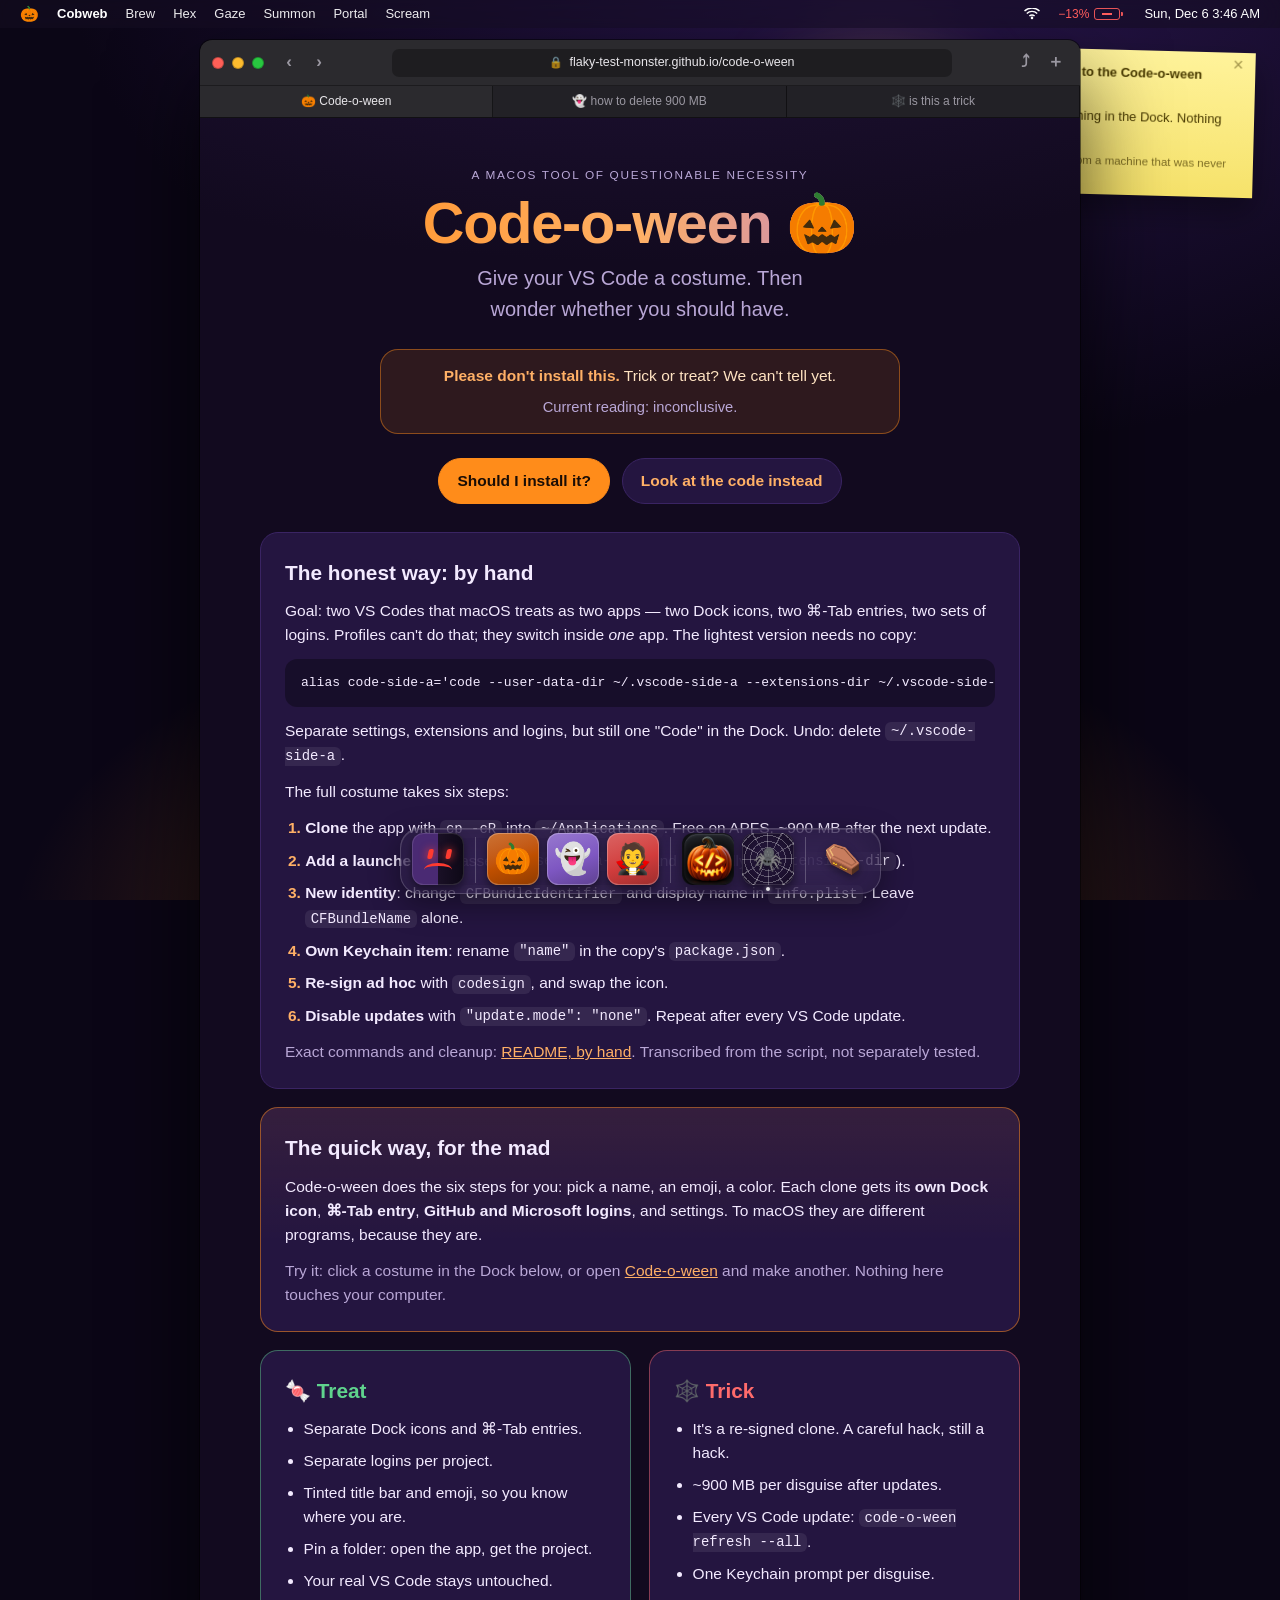
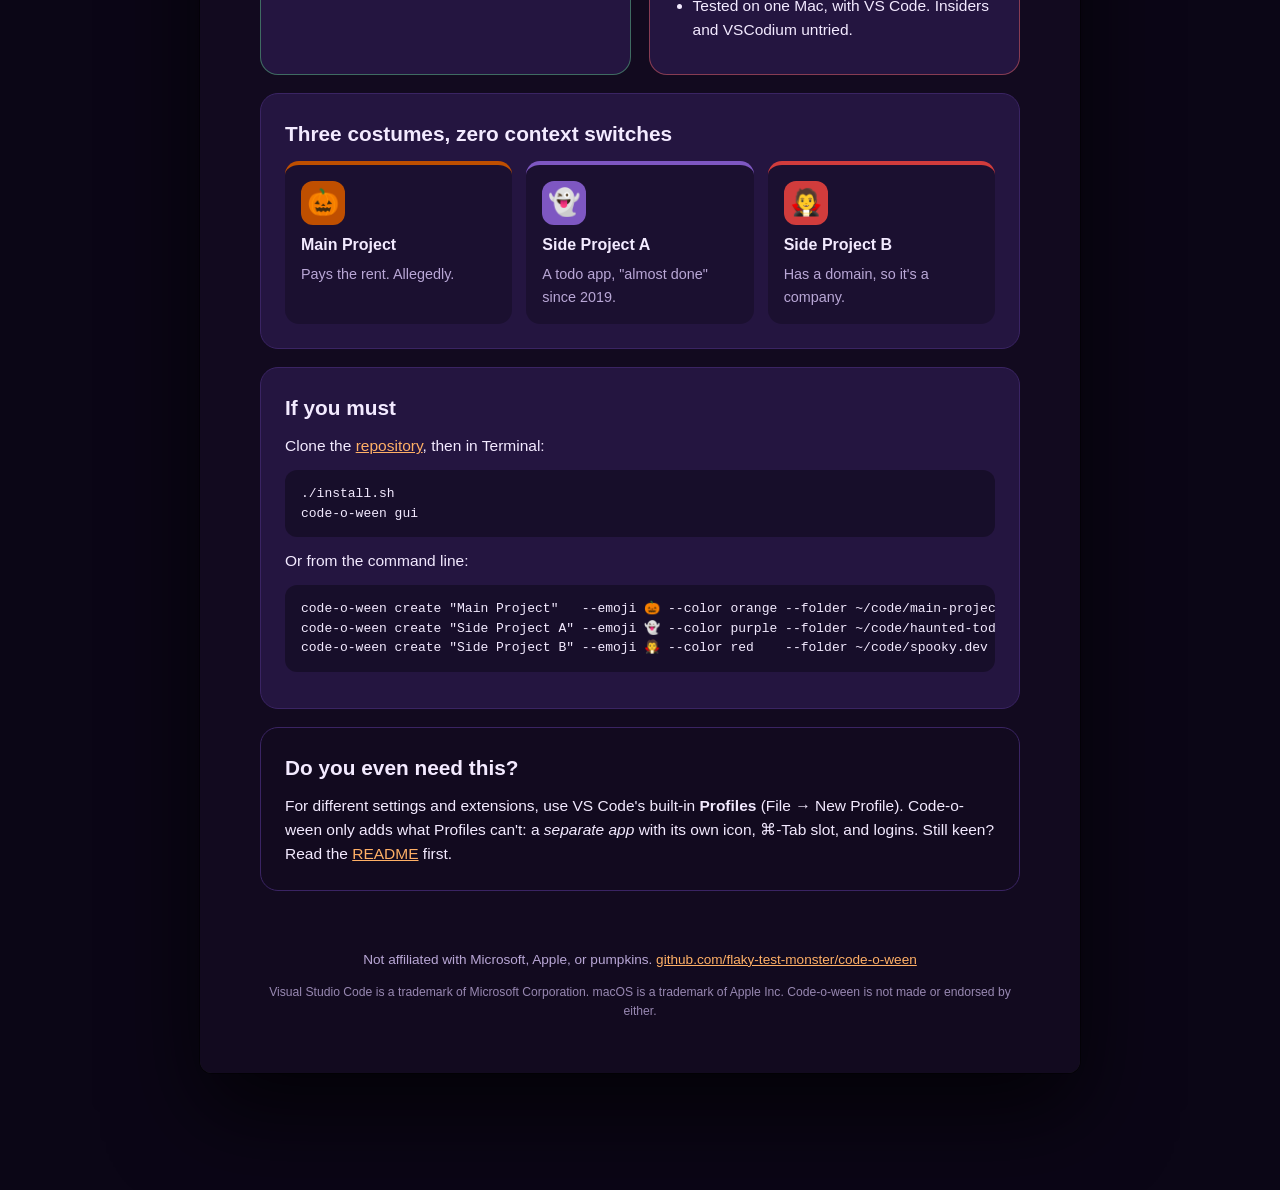
==== commit 8a921e9b: "Deploying to gh-pages from @ flaky-test-monster/code-o-ween@29f431eeaa4c859061048ad343844fc6345046d3" ====
--- a/index.html
+++ b/index.html
@@ -265,7 +265,7 @@
                 <li>~900&nbsp;MB per disguise after updates.</li>
                 <li>Every VS Code update: <code>code-o-ween refresh --all</code>.</li>
                 <li>One Keychain prompt per disguise.</li>
-                <li>Tested on one Mac. Chrome doesn't work; others untried.</li>
+                <li>Tested on one Mac, with VS Code. Insiders and VSCodium untried.</li>
               </ul>
             </div>
           </section>
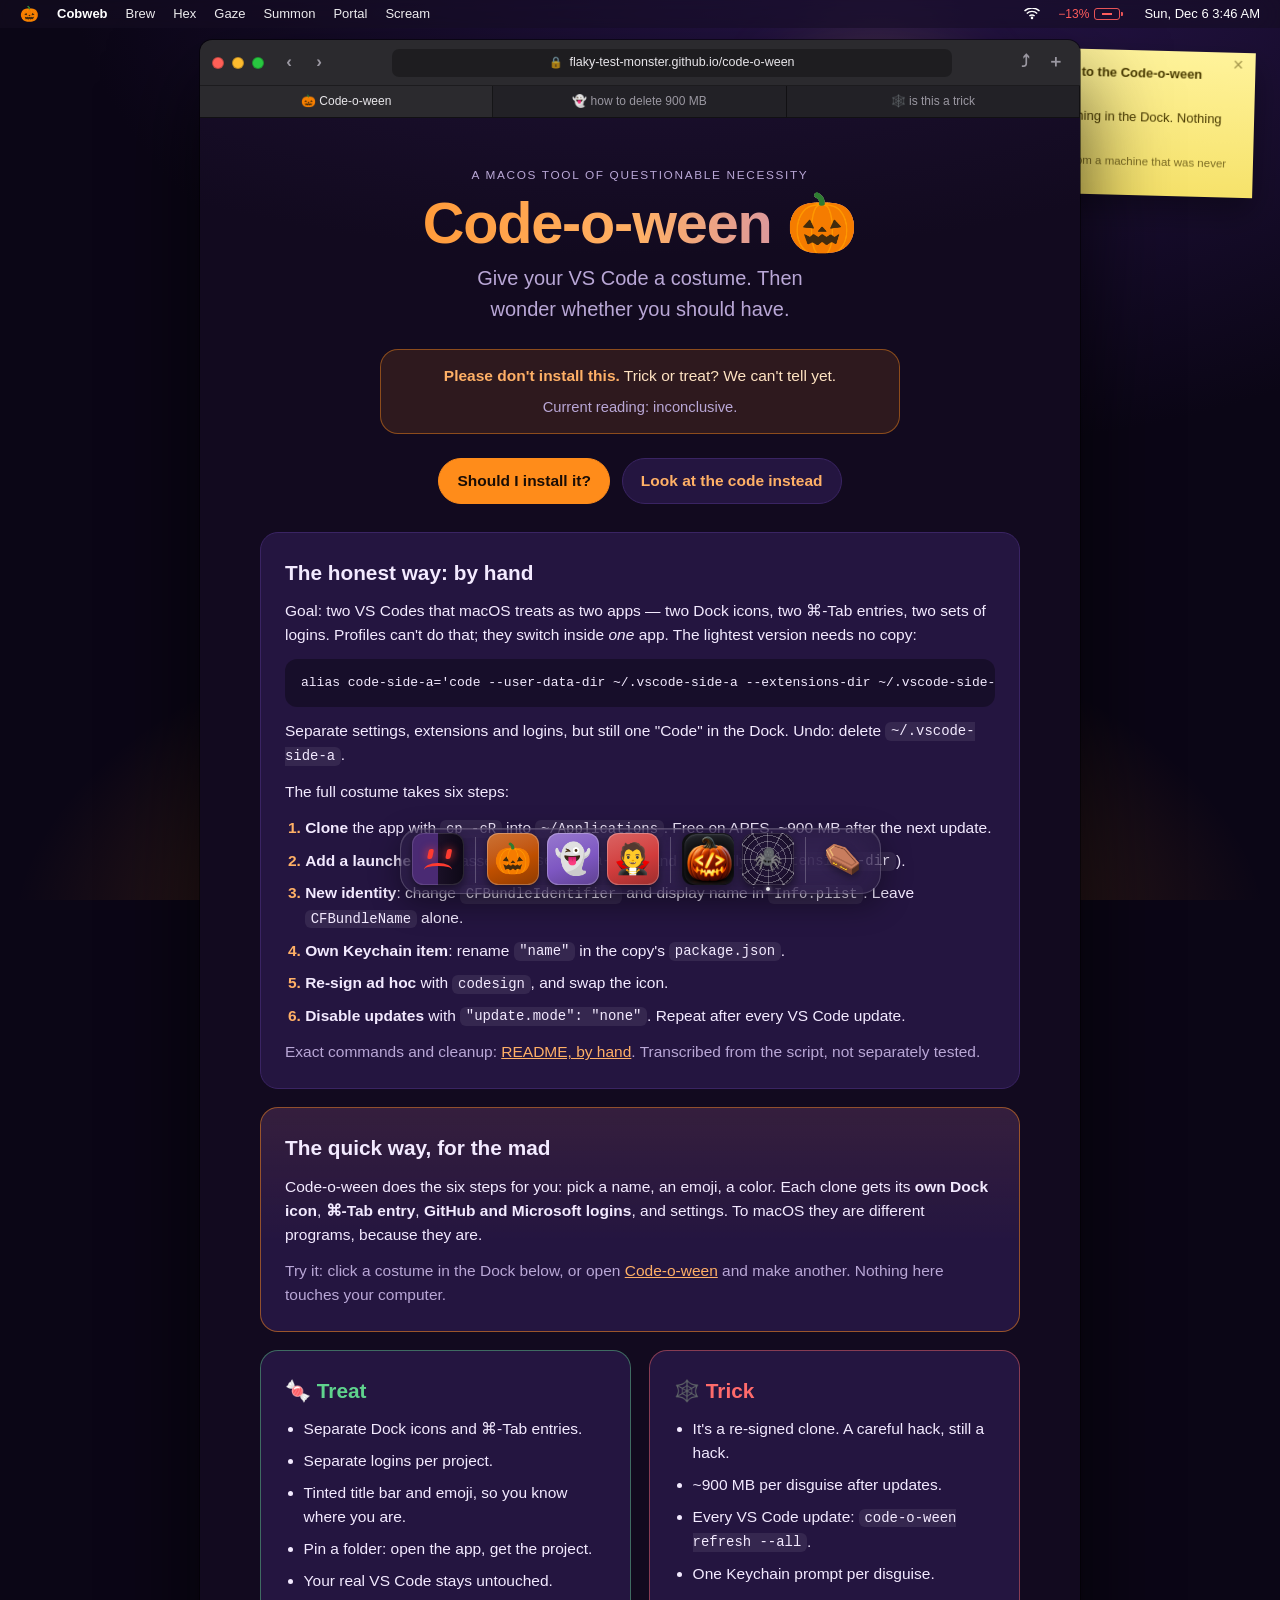
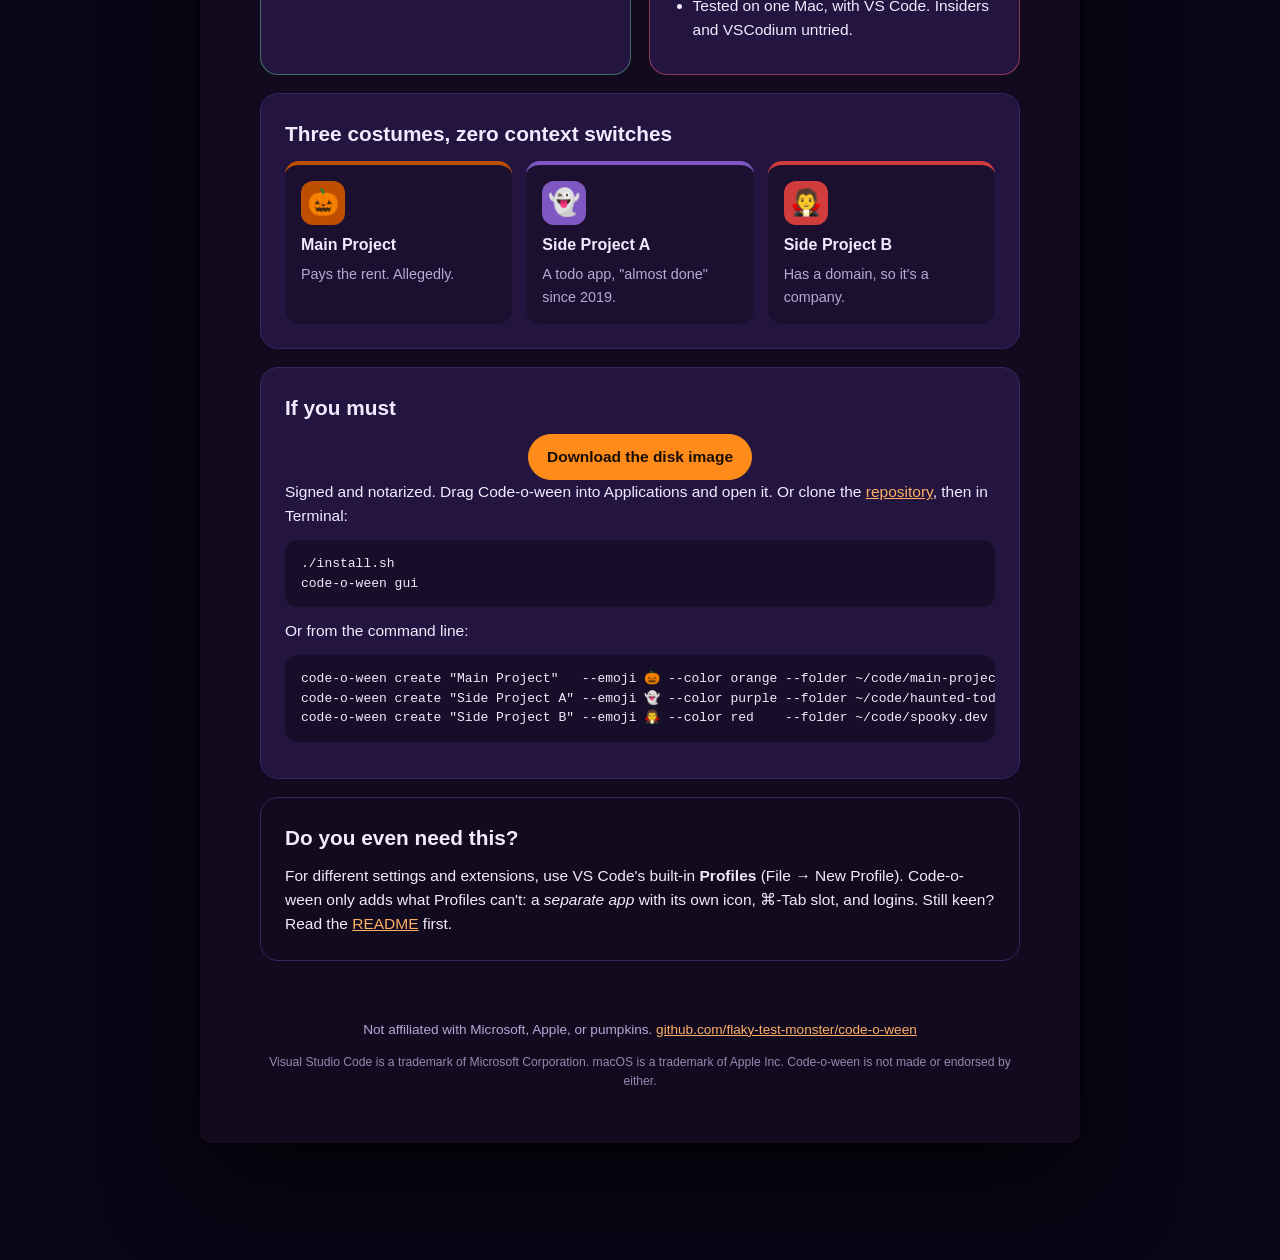
==== commit a742ff89: "Deploying to gh-pages from @ flaky-test-monster/code-o-ween@4793b14a9ab1781a6bce9dd0a5a6705fbab71677" ====
--- a/index.html
+++ b/index.html
@@ -293,7 +293,10 @@
 
           <section class="card">
             <h2>If you must</h2>
-            <p>Clone the <a href="https://github.com/flaky-test-monster/code-o-ween" rel="noopener" target="_blank">repository</a>, then in Terminal:</p>
+            <div class="actions">
+              <a class="btn primary" href="https://github.com/flaky-test-monster/code-o-ween/releases/latest" rel="noopener" target="_blank">Download the disk image</a>
+            </div>
+            <p>Signed and notarized. Drag Code-o-ween into Applications and open it. Or clone the <a href="https://github.com/flaky-test-monster/code-o-ween" rel="noopener" target="_blank">repository</a>, then in Terminal:</p>
             <pre tabindex="0"><code>./install.sh
 code-o-ween gui</code></pre>
             <p>Or from the command line:</p>
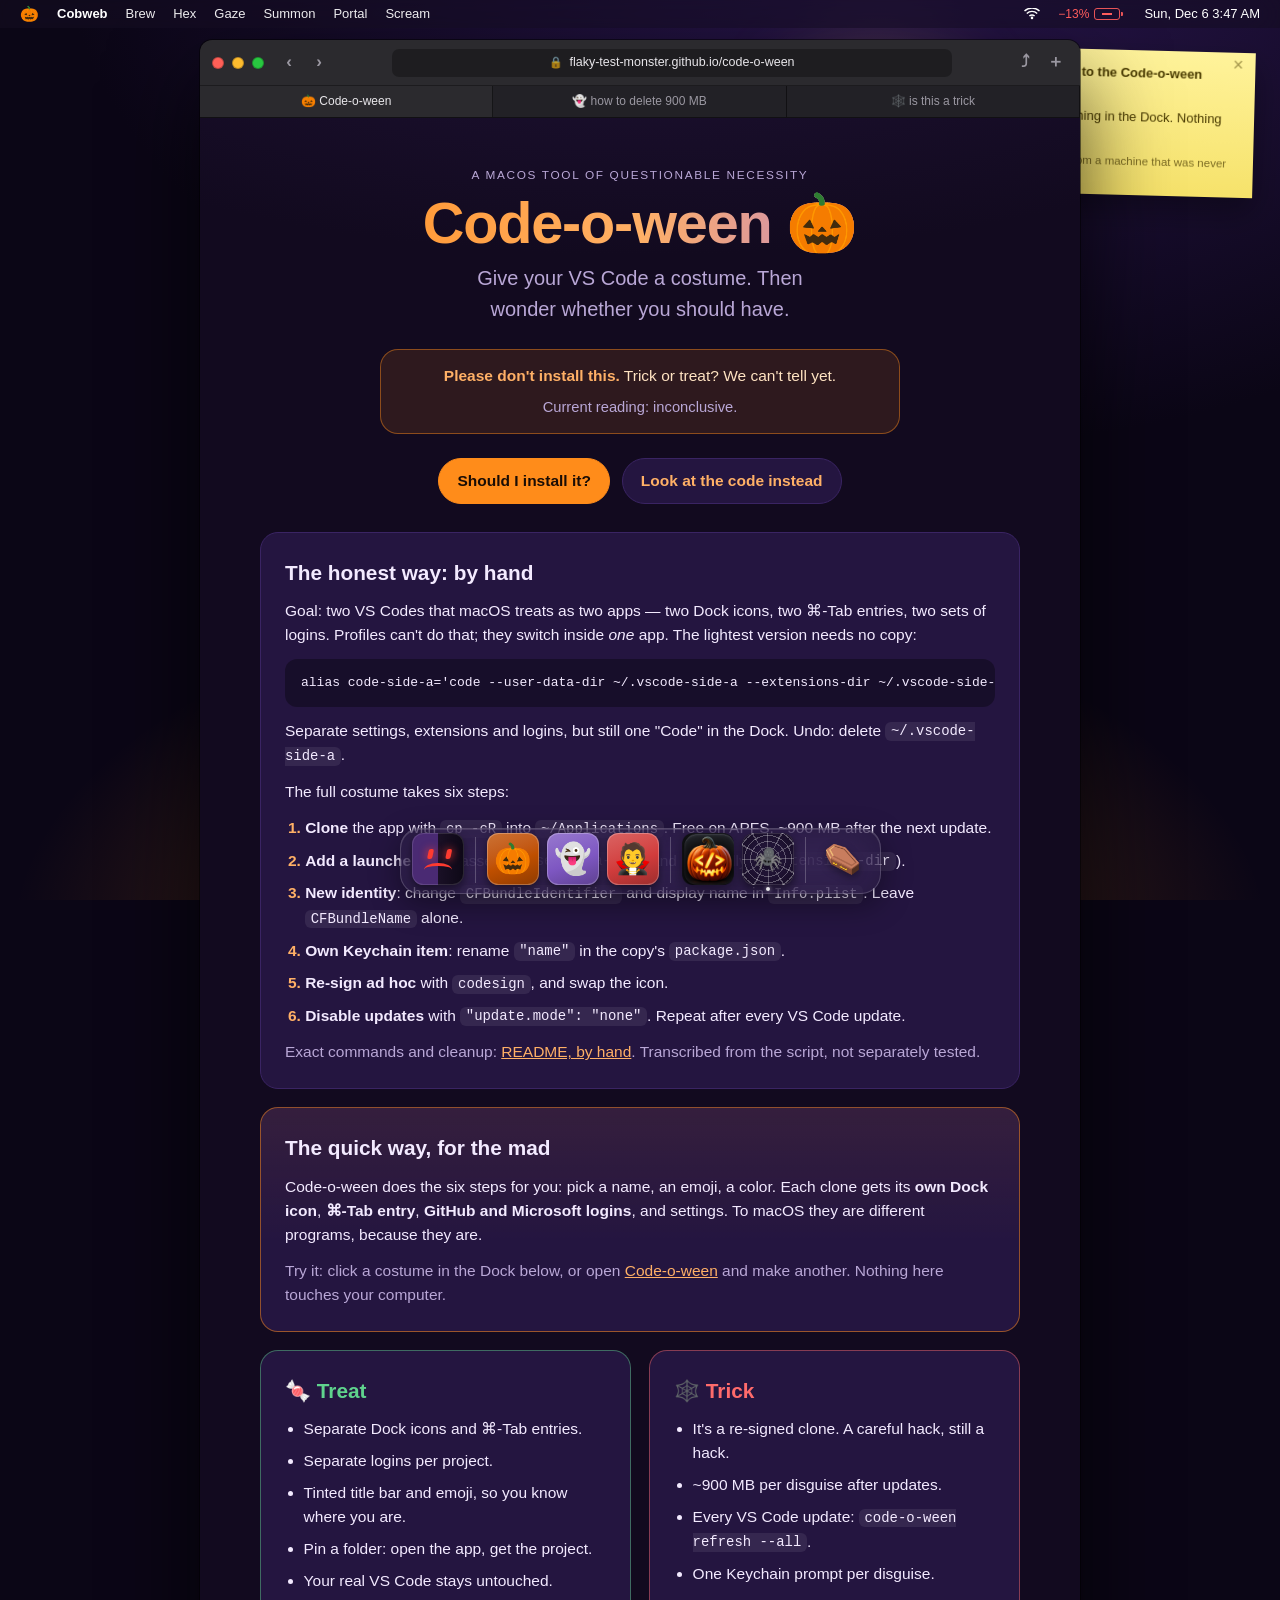
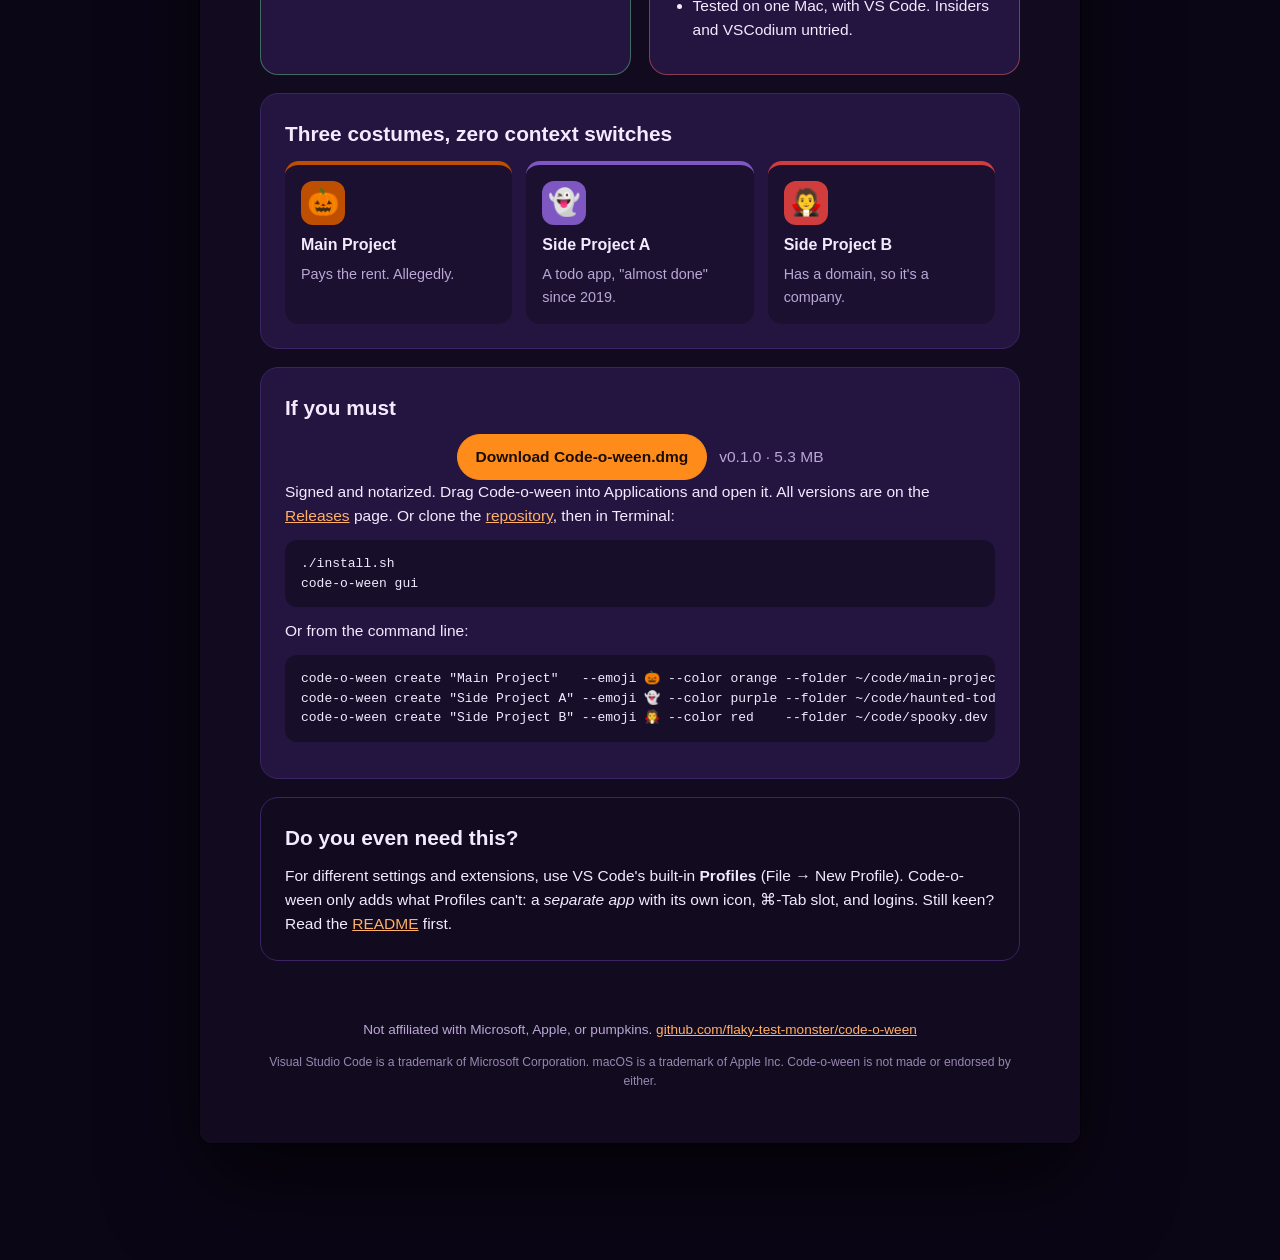
==== commit 58663245: "Deploying to gh-pages from @ flaky-test-monster/code-o-ween@f7ee0d817cfc3ea64f0d7191ceba059bbb89fd69" ====
--- a/index.html
+++ b/index.html
@@ -294,9 +294,11 @@
           <section class="card">
             <h2>If you must</h2>
             <div class="actions">
-              <a class="btn primary" href="https://github.com/flaky-test-monster/code-o-ween/releases/latest" rel="noopener" target="_blank">Download the disk image</a>
-            </div>
-            <p>Signed and notarized. Drag Code-o-ween into Applications and open it. Or clone the <a href="https://github.com/flaky-test-monster/code-o-ween" rel="noopener" target="_blank">repository</a>, then in Terminal:</p>
+              <a class="btn primary" id="download" href="https://github.com/flaky-test-monster/code-o-ween/releases/download/v0.1.0/Code-o-ween-0.1.0.dmg" rel="noopener">Download Code-o-ween.dmg</a>
+              <span class="muted" id="download-meta">v0.1.0 · 5.3 MB</span>
+            </div>
+            <p>Signed and notarized. Drag Code-o-ween into Applications and open it. All versions are on the
+              <a href="https://github.com/flaky-test-monster/code-o-ween/releases" rel="noopener" target="_blank">Releases</a> page. Or clone the <a href="https://github.com/flaky-test-monster/code-o-ween" rel="noopener" target="_blank">repository</a>, then in Terminal:</p>
             <pre tabindex="0"><code>./install.sh
 code-o-ween gui</code></pre>
             <p>Or from the command line:</p>
--- a/style.css
+++ b/style.css
@@ -479,7 +479,7 @@
 .warning { margin: 0 auto 24px; max-width: 520px; padding: 14px 18px; border-radius: var(--radius); background: rgba(255, 140, 26, 0.12); border: 1px solid rgba(255, 140, 26, 0.45); color: #ffe3c2; }
 .warning strong { color: var(--orange-2); }
 .verdict { display: block; margin-top: 8px; font-size: 0.92rem; color: var(--muted); min-height: 1.4em; }
-.actions { display: flex; gap: 12px; justify-content: center; flex-wrap: wrap; }
+.actions { display: flex; gap: 12px; justify-content: center; align-items: center; flex-wrap: wrap; }
 .btn {
   appearance: none; border: 1px solid var(--card-edge); background: var(--card); color: var(--text);
   padding: 10px 18px; border-radius: 999px; font: inherit; font-weight: 600; text-decoration: none; cursor: pointer;
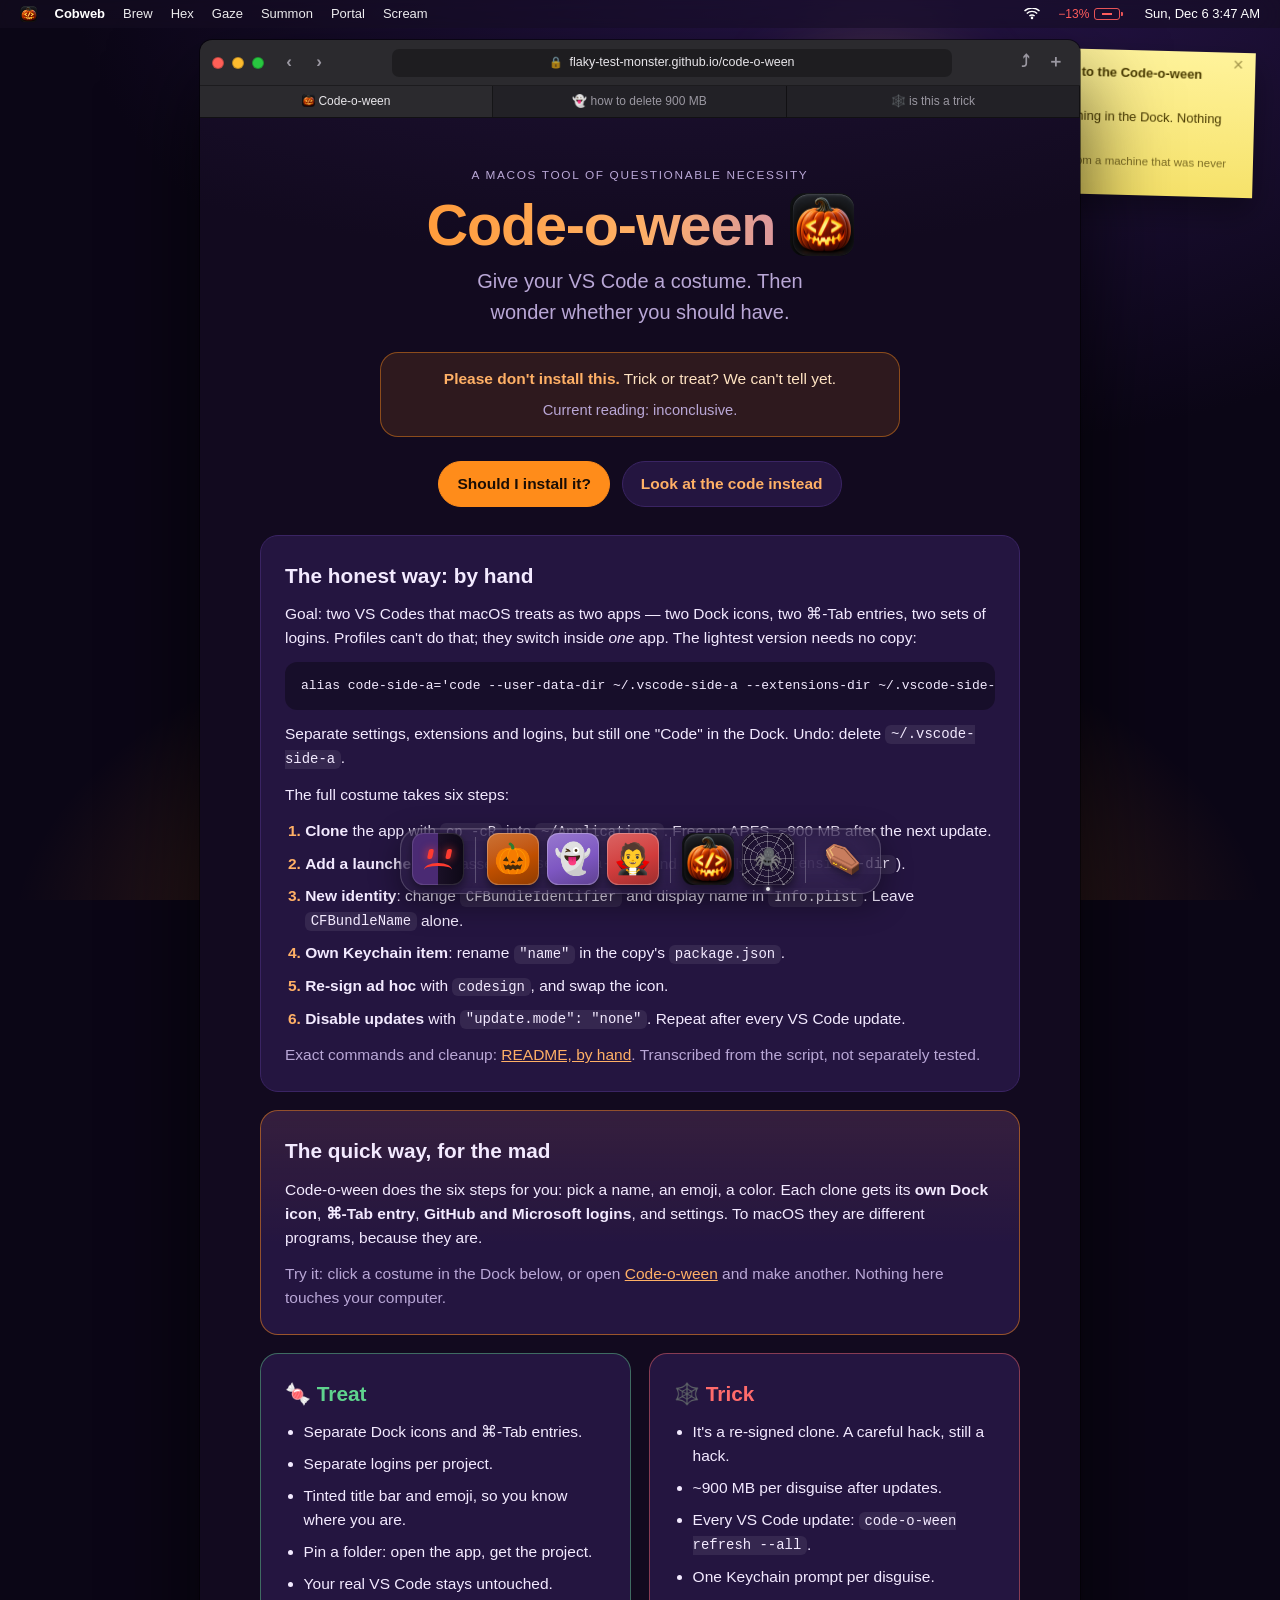
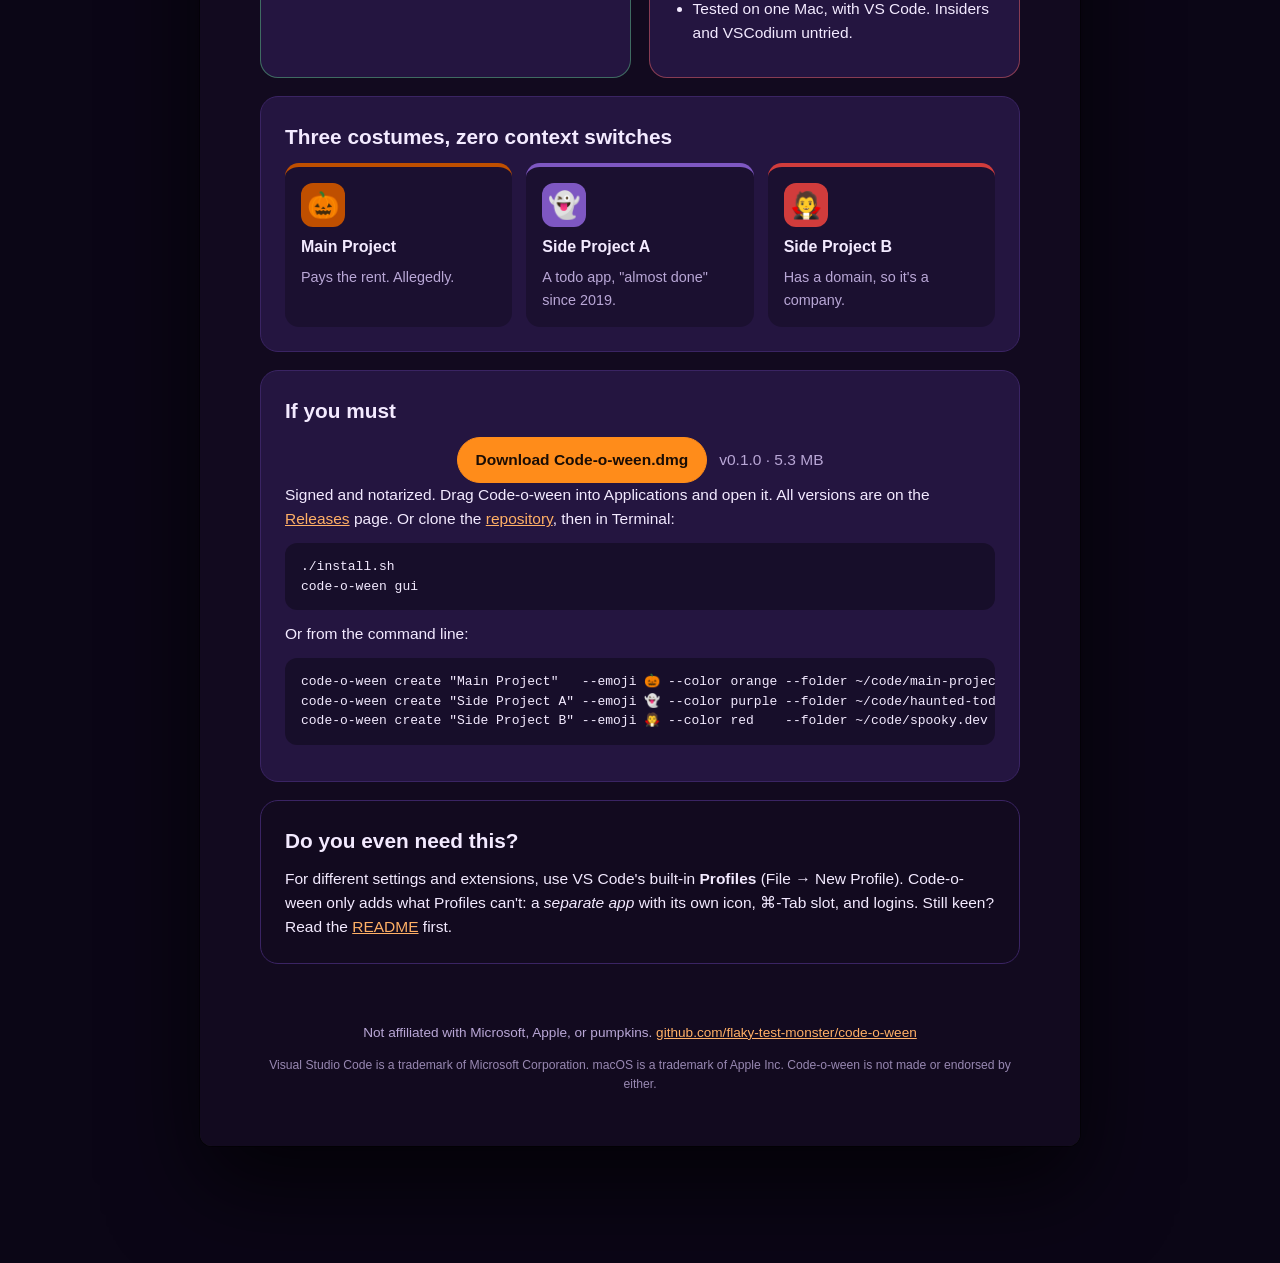
==== commit 93000c42: "Deploying to gh-pages from @ flaky-test-monster/code-o-ween@d252e91a85f194f3d403b45de7a9c6a4edee5c63" ====
--- a/index.html
+++ b/index.html
@@ -8,7 +8,7 @@
   <meta name="color-scheme" content="dark">
   <meta name="theme-color" content="#140e20">
   <link rel="canonical" href="https://flaky-test-monster.github.io/code-o-ween/">
-  <meta property="og:title" content="Code-o-ween 🎃">
+  <meta property="og:title" content="Code-o-ween">
   <meta property="og:description" content="Give your VS Code a costume. Then wonder whether you should have.">
   <meta property="og:type" content="website">
   <meta property="og:url" content="https://flaky-test-monster.github.io/code-o-ween/">
@@ -16,7 +16,7 @@
   <meta property="og:image" content="https://flaky-test-monster.github.io/code-o-ween/social.png">
   <meta property="og:image:width" content="1200">
   <meta property="og:image:height" content="630">
-  <meta property="og:image:alt" content="Code-o-ween: a spooky fake Mac desktop with a browser window and a Dock of costumed VS Code icons">
+  <meta property="og:image:alt" content="The Code-o-ween icon, a carved pumpkin with a code-bracket grin, above the name and the line: Disguise VS Code. Every project gets its own Dock icon, settings, and logins.">
   <meta name="twitter:card" content="summary_large_image">
   <link rel="apple-touch-icon" href="code-o-ween.png">
   <link rel="icon" href="code-o-ween.png">
@@ -38,7 +38,7 @@
   <!-- Menu bar -->
   <div class="menubar" aria-hidden="true">
     <ul class="menubar-left">
-      <li class="menubar-logo">🎃</li>
+      <li class="menubar-logo"><img class="brand-icon" src="code-o-ween.png" alt="" width="18" height="18"></li>
       <li class="menubar-app" id="menubar-app">Haunter</li>
       <li class="menubar-item">Brew</li>
       <li class="menubar-item">Hex</li>
@@ -78,7 +78,7 @@
           <p class="finder-group">Haunts</p>
           <span class="finder-fav">🕯️ Recently Buried</span>
           <span class="finder-fav">⚰️ Apparitions</span>
-          <span class="finder-fav active" aria-current="true">🎃 Code-o-ween</span>
+          <span class="finder-fav active" aria-current="true"><img class="brand-icon" src="code-o-ween.png" alt="" width="16" height="16"> Code-o-ween</span>
           <span class="finder-fav">🪦 Graveyard</span>
           <span class="finder-fav">🕳️ The Pit</span>
           <p class="finder-group">Cursed</p>
@@ -189,12 +189,12 @@
         <span class="address" aria-hidden="true"><span class="lock">🔒</span><span class="host">flaky-test-monster.github.io/code-o-ween</span></span>
         <span class="nav" aria-hidden="true"><i>⤴</i><i>＋</i></span>
       </div>
-      <div class="browser-tabs" aria-hidden="true"><span class="tab active">🎃 Code-o-ween</span><span class="tab">👻 how to delete 900 MB</span><span class="tab">🕸️ is this a trick</span></div>
+      <div class="browser-tabs" aria-hidden="true"><span class="tab active"><img class="brand-icon" src="code-o-ween.png" alt="" width="14" height="14"> Code-o-ween</span><span class="tab">👻 how to delete 900 MB</span><span class="tab">🕸️ is this a trick</span></div>
 
       <div class="web" id="web">
         <header class="web-hero">
           <p class="eyebrow">A macOS tool of questionable necessity</p>
-          <h1>Code-o-ween <span aria-hidden="true">🎃</span></h1>
+          <h1>Code-o-ween <img class="brand-icon" src="code-o-ween.png" alt="" width="64" height="64"></h1>
           <p class="tagline">Give your VS Code a costume. Then wonder whether you should have.</p>
 
           <div class="warning" role="note">
--- a/style.css
+++ b/style.css
@@ -102,7 +102,9 @@
 }
 .menubar ul { list-style: none; margin: 0; padding: 0; display: flex; align-items: center; gap: 2px; }
 .menubar li { padding: 0 8px; line-height: var(--menubar-h); white-space: nowrap; }
-.menubar-logo { font-size: 15px; padding-right: 4px; }
+.menubar-logo { font-size: 15px; padding-right: 4px; display: inline-flex; align-items: center; }
+/* The app icon wherever the brand shows: sized to the surrounding text. */
+.brand-icon { display: inline-block; width: 1.1em; height: 1.1em; vertical-align: -0.2em; border-radius: 22%; }
 .menubar-app { font-weight: 700; }
 .menubar-item { opacity: 0.92; }
 .menubar-right { gap: 6px; }
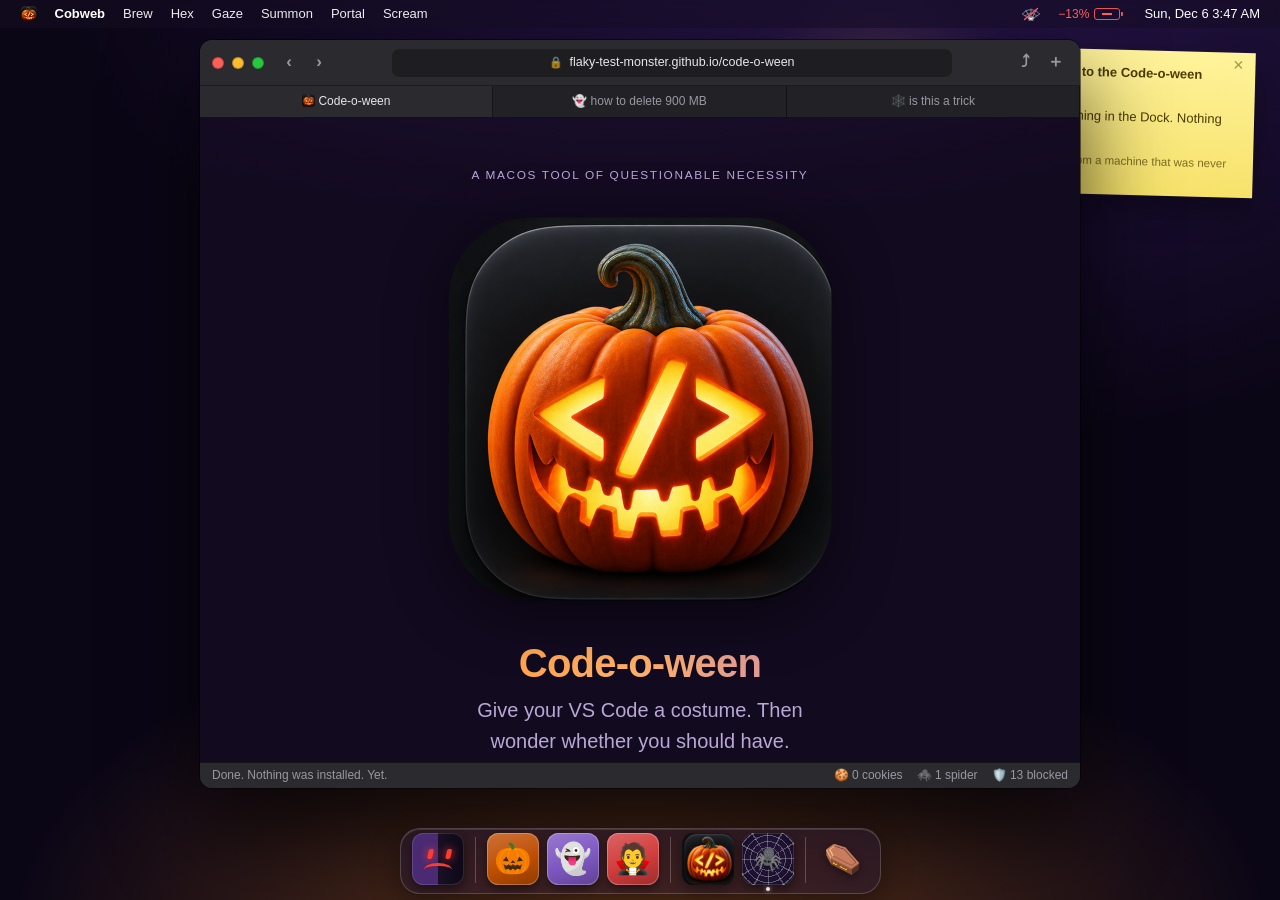
==== commit 9c17d641: "Deploying to gh-pages from @ flaky-test-monster/code-o-ween@6871985a9e81255b92b9c5c146a3327bfdf7031c" ====
--- a/index.html
+++ b/index.html
@@ -13,11 +13,12 @@
   <meta property="og:type" content="website">
   <meta property="og:url" content="https://flaky-test-monster.github.io/code-o-ween/">
   <meta property="og:site_name" content="Code-o-ween">
-  <meta property="og:image" content="https://flaky-test-monster.github.io/code-o-ween/social.png">
-  <meta property="og:image:width" content="1200">
-  <meta property="og:image:height" content="630">
-  <meta property="og:image:alt" content="The Code-o-ween icon, a carved pumpkin with a code-bracket grin, above the name and the line: Disguise VS Code. Every project gets its own Dock icon, settings, and logins.">
-  <meta name="twitter:card" content="summary_large_image">
+  <!-- The share image is the app icon itself, the same file the page's hero shows: a square card. -->
+  <meta property="og:image" content="https://flaky-test-monster.github.io/code-o-ween/code-o-ween-768.png">
+  <meta property="og:image:width" content="768">
+  <meta property="og:image:height" content="768">
+  <meta property="og:image:alt" content="The Code-o-ween icon: a carved pumpkin with a code-bracket grin.">
+  <meta name="twitter:card" content="summary">
   <link rel="apple-touch-icon" href="code-o-ween.png">
   <link rel="icon" href="code-o-ween.png">
   <link rel="stylesheet" href="style.css">
@@ -48,8 +49,19 @@
       <li class="menubar-item">Scream</li>
     </ul>
     <ul class="menubar-right">
-      <li class="menubar-glyph" title="Not connected. Nothing here phones home.">
-        <svg viewBox="0 0 16 12" width="16" height="12"><path d="M8 11.2a1.3 1.3 0 1 1 0-2.6 1.3 1.3 0 0 1 0 2.6zM4.9 7.6a4.5 4.5 0 0 1 6.2 0l-1 1a3.1 3.1 0 0 0-4.2 0zM2.3 5a8.1 8.1 0 0 1 11.4 0l-1 1a6.7 6.7 0 0 0-9.4 0zM0 2.6A11.4 11.4 0 0 1 16 2.6l-1 1a10 10 0 0 0-14 0z" fill="currentColor"/></svg>
+      <!-- Wi-Fi, Halloween edition: the arcs are a cobweb, the dot is the spider, the slash means no connection. -->
+      <li class="menubar-glyph" title="No connection. Only cobwebs. Nothing here phones home.">
+        <svg viewBox="0 0 18 14" width="18" height="14" fill="none" stroke="currentColor" stroke-linecap="round">
+          <g stroke-width="0.9" opacity="0.5">
+            <path d="M6.1 11A3.5 3.5 0 0 1 11.9 11M3.3 9A7 7 0 0 1 14.7 9M.4 7A10.5 10.5 0 0 1 17.6 7"/>
+            <path d="M9 13V2M9 13 3.9 3.2M9 13l5.1-9.8M9 13 0 6.7M9 13l9-6.3"/>
+          </g>
+          <g stroke-width="0.55">
+            <circle cx="9" cy="11.6" r="1" fill="currentColor" stroke="none"/>
+            <path d="M8.1 11.1 6.7 9.9M8 11.5 6.4 11.2M8.1 12 6.7 12.7M8.3 12.4 7.3 13.6M9.9 11.1l1.4-1.2M10 11.5l1.6-.3M9.9 12l1.4.7M9.7 12.4l1 1.2"/>
+          </g>
+          <path d="M2.5 12.5 15.5 1.5" stroke="#ff5c5c" stroke-width="1.3"/>
+        </svg>
       </li>
       <li class="menubar-battery" title="Battery at −13%. It has been draining since 2019."><span class="battery-pct">−13%</span><span class="battery"><i></i></span></li>
       <li class="menubar-clock"><time id="clock" datetime="2026-10-31T23:59">Fri Oct 31  23:59</time></li>
@@ -194,18 +206,20 @@
       <div class="web" id="web">
         <header class="web-hero">
           <p class="eyebrow">A macOS tool of questionable necessity</p>
-          <h1>Code-o-ween <img class="brand-icon" src="code-o-ween.png" alt="" width="64" height="64"></h1>
+          <img class="hero-icon" src="code-o-ween-768.png" alt="" width="384" height="384">
+          <h1>Code-o-ween</h1>
           <p class="tagline">Give your VS Code a costume. Then wonder whether you should have.</p>
 
-          <div class="warning" role="note">
+          <div class="actions">
+            <button type="button" class="btn primary" id="ask" aria-controls="warning" aria-expanded="false">Should I install it?</button>
+            <a class="btn" href="https://github.com/flaky-test-monster/code-o-ween" rel="noopener" target="_blank">Look at the code instead</a>
+          </div>
+
+          <!-- Hidden until the first "Should I install it?": the answer, not the opening line. -->
+          <div class="warning" role="note" id="warning" hidden>
             <strong>Please don't install this.</strong>
             Trick or treat? We can't tell yet.
             <span class="verdict" id="verdict" aria-live="polite">Current reading: inconclusive.</span>
-          </div>
-
-          <div class="actions">
-            <button type="button" class="btn primary" id="ask">Should I install it?</button>
-            <a class="btn" href="https://github.com/flaky-test-monster/code-o-ween" rel="noopener" target="_blank">Look at the code instead</a>
           </div>
         </header>
 
@@ -235,7 +249,7 @@
           </section>
 
           <section class="card quick">
-            <h2>The quick way, for the mad</h2>
+            <h2>The quick way, for madmen, madwomen, mad cats</h2>
             <p>
               Code-o-ween does the six steps for you: pick a name, an emoji, a color. Each clone gets its
               <strong>own Dock icon</strong>, <strong>⌘-Tab entry</strong>, <strong>GitHub and Microsoft logins</strong>,
@@ -293,11 +307,7 @@
 
           <section class="card">
             <h2>If you must</h2>
-            <div class="actions">
-              <a class="btn primary" id="download" href="https://github.com/flaky-test-monster/code-o-ween/releases/download/v0.1.0/Code-o-ween-0.1.0.dmg" rel="noopener">Download Code-o-ween.dmg</a>
-              <span class="muted" id="download-meta">v0.1.0 · 5.3 MB</span>
-            </div>
-            <p>Signed and notarized. Drag Code-o-ween into Applications and open it. All versions are on the
+            <p>The disk image is signed and notarized: drag Code-o-ween into Applications and open it. All versions are on the
               <a href="https://github.com/flaky-test-monster/code-o-ween/releases" rel="noopener" target="_blank">Releases</a> page. Or clone the <a href="https://github.com/flaky-test-monster/code-o-ween" rel="noopener" target="_blank">repository</a>, then in Terminal:</p>
             <pre tabindex="0"><code>./install.sh
 code-o-ween gui</code></pre>
@@ -325,6 +335,17 @@
           </p>
           <p class="legal">Visual Studio Code is a trademark of Microsoft Corporation. macOS is a trademark of Apple Inc. Code-o-ween is not made or endorsed by either.</p>
         </footer>
+      </div>
+
+      <!-- Status bar: the left side follows the reader (hovered links, how far down the page they are),
+           the right side is the browser's idea of privacy. Decorative, like the rest of the chrome. -->
+      <div class="browser-status" aria-hidden="true">
+        <span class="status-text" id="status-text">Done. Nothing was installed. Yet.</span>
+        <span class="status-right">
+          <span title="No cookies. The spider ate them.">🍪 0 cookies</span>
+          <span title="Resident. Does not track you. Just watches.">🕷️ 1 spider</span>
+          <span title="Blocked: every tracker, two ghosts, one vampire with a newsletter.">🛡️ 13 blocked</span>
+        </span>
       </div>
     </div>
 
--- a/style.css
+++ b/style.css
@@ -147,6 +147,7 @@
 @media (max-width: 720px) { .sticky { display: none; } }
 
 /* ─────────────── Windows ─────────────── */
+/* Windows live in the band between the menu bar and the Dock, so no window's bottom edge sits under the Dock. */
 .windows { position: absolute; inset: var(--menubar-h) 0 var(--dock-h) 0; }
 
 .window {
@@ -212,8 +213,9 @@
   @keyframes open-mobile { from { opacity: 0; transform: translateY(20px); } to { opacity: 1; transform: none; } }
 }
 
-/* While the browser is on screen, the page it shows scrolls with the document (html.page-scroll):
-   the window grows to fit its content, and its chrome sticks under the menu bar. */
+/* Without script (html.page-scroll, set in the markup and removed by script.js) the page scrolls with the
+   document: the browser window grows to fit its content, and its chrome sticks under the menu bar. With
+   script the browser is a regular window and its page scrolls inside it, clear of the Dock. */
 html.page-scroll, html.page-scroll body { height: auto; }
 html.page-scroll body { overflow: visible; overflow-x: hidden; }
 html.page-scroll .desktop { position: relative; min-height: 100vh; overflow: visible; background-attachment: fixed; }
@@ -450,6 +452,13 @@
 .browser-tabs .tab { flex: 1; padding: 7px 12px; text-align: center; color: var(--chrome-muted); border-right: 1px solid rgba(0, 0, 0, 0.5); white-space: nowrap; overflow: hidden; text-overflow: ellipsis; }
 .browser-tabs .tab.active { background: var(--chrome); color: var(--chrome-text); }
 @media (max-width: 720px) { .browser-tabs .tab:not(.active) { display: none; } }
+/* The status bar at the foot of the window. */
+.browser-status { flex: 0 0 auto; display: flex; justify-content: space-between; align-items: center; gap: 16px; height: 26px; padding: 0 12px; background: var(--chrome); color: var(--chrome-muted); border-top: 1px solid rgba(0, 0, 0, 0.5); font-size: 12px; white-space: nowrap; }
+.browser-status .status-text { min-width: 0; overflow: hidden; text-overflow: ellipsis; }
+.browser-status .status-text.link { color: var(--chrome-text); }
+.browser-status .status-right { display: flex; gap: 14px; flex: none; }
+.browser-status .status-right span { cursor: help; }
+@media (max-width: 720px) { .browser-status .status-right { display: none; } }
 
 /* ─────────────── The web page inside the browser ─────────────── */
 .web {
@@ -471,14 +480,15 @@
 .web-hero, .web main, .web-footer { width: min(var(--max), 100% - 32px); margin: 0 auto; }
 .web-hero { text-align: center; padding: 48px 0 28px; }
 .eyebrow { margin: 0 0 8px; color: var(--muted); text-transform: uppercase; letter-spacing: 0.14em; font-size: 0.74rem; }
+.hero-icon { display: block; width: clamp(240px, 54vw, 384px); height: auto; margin: 32px auto 40px; border-radius: 22%; filter: drop-shadow(0 12px 28px rgba(0, 0, 0, 0.55)); }
 .web h1 {
-  margin: 0; font-size: clamp(2.2rem, 6vw, 3.6rem); line-height: 1.05; letter-spacing: -0.02em;
+  margin: 0; font-size: clamp(1.7rem, 4.5vw, 2.5rem); line-height: 1.1; letter-spacing: -0.02em;
   background: linear-gradient(90deg, var(--orange), var(--orange-2), var(--purple));
   -webkit-background-clip: text; background-clip: text; color: transparent;
 }
 .web h1 span { color: initial; -webkit-text-fill-color: initial; }
 .tagline { margin: 10px auto 24px; max-width: 34ch; font-size: clamp(1rem, 2.4vw, 1.25rem); color: var(--muted); }
-.warning { margin: 0 auto 24px; max-width: 520px; padding: 14px 18px; border-radius: var(--radius); background: rgba(255, 140, 26, 0.12); border: 1px solid rgba(255, 140, 26, 0.45); color: #ffe3c2; }
+.warning { margin: 24px auto 0; max-width: 520px; padding: 14px 18px; border-radius: var(--radius); background: rgba(255, 140, 26, 0.12); border: 1px solid rgba(255, 140, 26, 0.45); color: #ffe3c2; }
 .warning strong { color: var(--orange-2); }
 .verdict { display: block; margin-top: 8px; font-size: 0.92rem; color: var(--muted); min-height: 1.4em; }
 .actions { display: flex; gap: 12px; justify-content: center; align-items: center; flex-wrap: wrap; }
